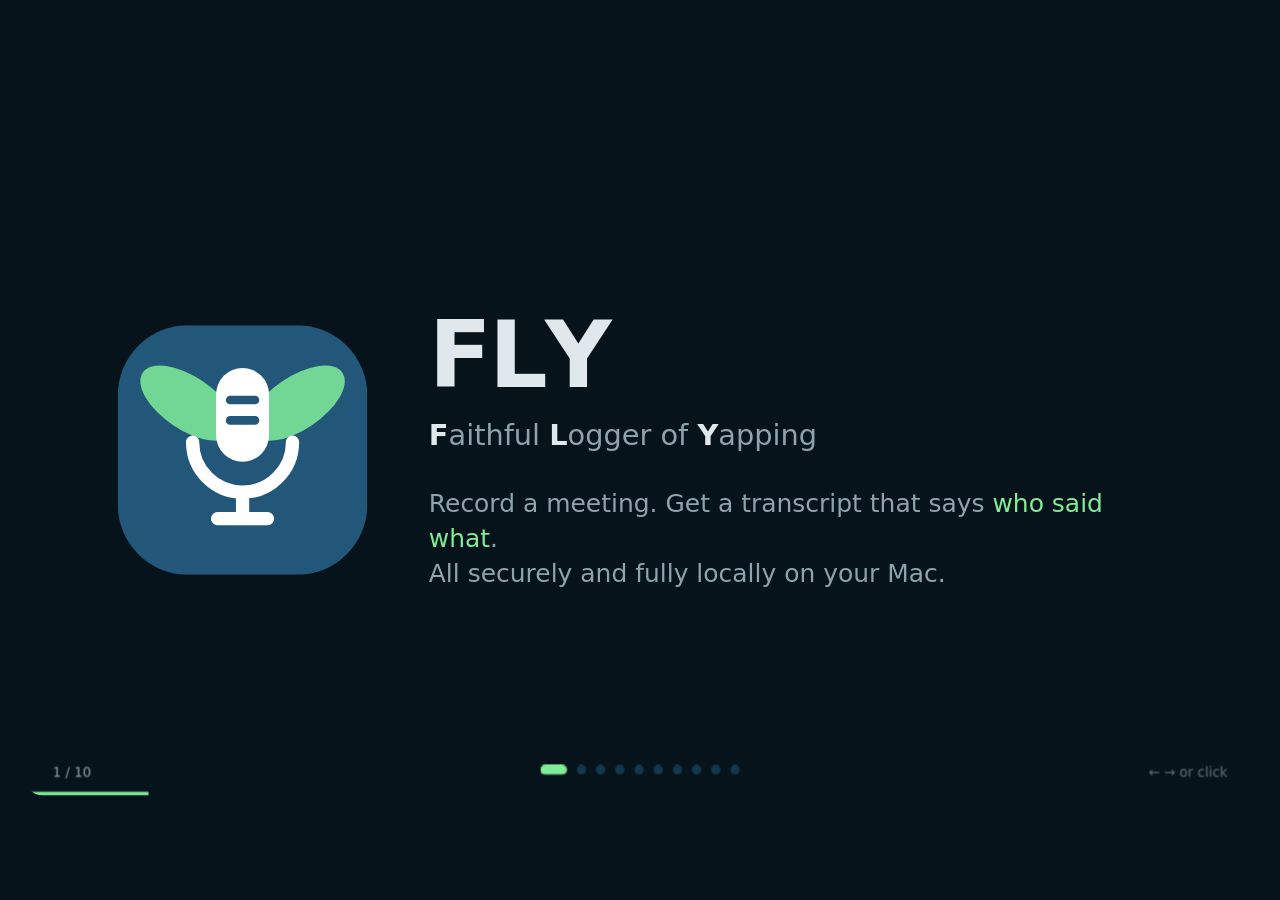
==== docs/how-it-works.html @ 7f9395ea "Say "Run this in your terminal" before the install command In the README's Install section and on th" ====
<!doctype html>
<html lang="en">
<head>
<meta charset="utf-8">
<meta name="viewport" content="width=device-width, initial-scale=1">
<title>FLY — how it works</title>
<style>
  :root {
    --bg: #07131b; --bg-2: #0b1c28; --line: #15384e;
    --blue: #4a7d9e; --blue-hi: #a8c5d8;
    --teal: #38a3a5; --teal-hi: #6fd3d5;
    --green: #57cc99; --green-hi: #80ed99;
    --amber: #f4bf5a; --coral: #ff8a8a;
    --text: #e1e8eb; --text-2: #8fa3ad;
  }
  * { box-sizing: border-box; margin: 0; }
  html, body { height: 100%; background: var(--bg); color: var(--text); overflow: hidden;
    font-family: -apple-system, BlinkMacSystemFont, "Segoe UI", system-ui, sans-serif; }
  body { display: grid; place-items: center; }

  /* 16:9 stage, scaled to fit the window */
  #stage { position: absolute; left: 50%; top: 50%; width: 1280px; height: 720px;
    background: var(--bg);
    border-radius: 18px; overflow: hidden; transform-origin: center; transform: translate(-50%, -50%); }

  .slide { position: absolute; inset: 0; padding: 72px 96px; display: flex; flex-direction: column;
    justify-content: center; opacity: 0; pointer-events: none; transform: translateX(40px);
    transition: opacity .5s ease, transform .5s ease; }
  .slide.active { opacity: 1; pointer-events: auto; transform: none; }
  .slide.past { transform: translateX(-40px); }

  h1 { font-size: 96px; letter-spacing: -.03em; line-height: 1; }
  h2 { font-size: 54px; letter-spacing: -.02em; line-height: 1.1; margin-bottom: 18px; }
  .kicker { font-size: 18px; font-weight: 700; letter-spacing: .14em; text-transform: uppercase;
    color: var(--teal-hi); margin-bottom: 14px; }
  .sub { font-size: 26px; color: var(--text-2); line-height: 1.4; max-width: 820px; }
  .hl { color: var(--green-hi); }
  code { font: .9em ui-monospace, SFMono-Regular, Menlo, monospace; color: var(--blue-hi); }

  /* entrance animation: any .a inside the active slide, staggered by --d */
  .a { opacity: 0; }
  .active .a { animation: rise .7s cubic-bezier(.2,.8,.2,1) var(--d, 0s) both; }
  @keyframes rise { from { opacity: 0; transform: translateY(24px) scale(.97); filter: blur(6px); }
                    to { opacity: 1; transform: none; filter: none; } }
  .active .pop { animation-name: pop; }
  @keyframes pop { 0% { opacity: 0; transform: scale(.4); } 70% { transform: scale(1.08); } 100% { opacity: 1; transform: none; } }

  /* ---------- 1: title ---------- */
  .title-wrap { display: flex; align-items: center; gap: 64px; }
  .logo { width: 260px; height: 260px; flex: none; }
  .wing { transform-box: fill-box; transform-origin: bottom center; }
  .active .wing-l { animation: flapL .18s ease-in-out 12 alternate; }
  .active .wing-r { animation: flapR .18s ease-in-out 12 alternate; }
  @keyframes flapL { from { transform: rotate(0deg); } to { transform: rotate(-22deg); } }
  @keyframes flapR { from { transform: rotate(0deg); } to { transform: rotate(22deg); } }
  .active .logo-body { animation: hover 2.2s ease-in-out 1; }
  @keyframes hover { 50% { transform: translateY(-10px); } }
  .fly-letters span { display: inline-block; }
  .tagline { font-size: 30px; color: var(--text-2); margin-top: 18px; }
  .tagline b { color: var(--text); font-weight: 600; }

  /* ---------- 1b: what it records ---------- */
  .hear { display: grid; grid-template-columns: 1fr 120px 340px; align-items: center; margin-top: 52px; }
  .srcs { display: grid; gap: 46px; }
  .src { display: flex; align-items: center; gap: 22px; height: 104px; box-sizing: border-box;
    padding: 0 28px; border-radius: 28px; background: var(--bg-2); border: 2px solid var(--line); }
  .src.you { border-color: var(--amber); }
  .src.sys { border-color: var(--blue); }
  .src .ic { font-size: 52px; }
  .src b { display: block; font-size: 26px; }
  .src span { font-size: 18px; color: var(--text-2); }
  .merge { width: 120px; height: 254px; overflow: visible; }
  .merge path { fill: none; stroke-width: 4; stroke-linecap: round; stroke-dasharray: 220; stroke-dashoffset: 220; }
  .merge .m1 { stroke: var(--amber); }
  .merge .m2 { stroke: var(--blue-hi); }
  .active .merge path { animation: draw .9s 1.2s ease-out forwards; }
  @keyframes draw { to { stroke-dashoffset: 0; } }
  .result { text-align: center; padding: 28px 24px; border-radius: 28px; background: var(--bg-2);
    border: 2px solid var(--green-hi); }
  .result .bars { height: 90px; justify-content: center; margin-bottom: 16px; }
  .result b { display: block; font-size: 26px; }
  .result span { font-size: 18px; color: var(--text-2); }
  .hear-note { margin-top: 44px; }
  .hear-small { margin-top: 10px; font-size: 18px; color: var(--text-2); }

  /* ---------- 2: local ---------- */
  .local { display: grid; grid-template-columns: 1fr 1fr; align-items: center; gap: 40px; }
  .mac { position: relative; width: 480px; height: 320px; margin: 0 auto; }
  .screen { position: absolute; inset: 0 30px 40px; border: 3px solid var(--blue); border-radius: 16px;
    background: var(--bg-2); display: grid; place-items: center; overflow: hidden; }
  .base { position: absolute; left: 0; right: 0; bottom: 18px; height: 22px; border-radius: 0 0 22px 22px;
    background: var(--line); border: 3px solid var(--blue); border-top: 0; }
  .bars { display: flex; gap: 6px; align-items: center; height: 120px; }
  .bars i { width: 8px; height: 100%; border-radius: 4px; background: var(--green-hi);
    transform: scaleY(.15); }
  .active .bars i { animation: wave var(--t, .8s) ease-in-out var(--w, 0s) infinite alternate; }
  @keyframes wave { to { transform: scaleY(var(--h, 1)); } }
  .shield { position: absolute; right: -18px; top: -18px; width: 86px; height: 86px; border-radius: 50%;
    background: var(--green); display: grid; place-items: center; font-size: 42px;
  }
  .active .shield { animation: pop .6s 1s both; }
  .cloud { position: absolute; left: -40px; top: -40px; font-size: 64px; opacity: 0; }
  .active .cloud { animation: bounceOff 1.6s 1.4s both; }
  @keyframes bounceOff { 0% { opacity: 0; transform: translate(-40px,-30px); }
    40% { opacity: 1; transform: translate(40px, 30px); } 55% { transform: translate(30px, 20px) rotate(-8deg); }
    100% { opacity: .35; transform: translate(-10px,-10px) rotate(-12deg); filter: grayscale(1); } }
  .cloud::after { content: ""; position: absolute; left: -6px; right: -6px; top: 50%; height: 6px;
    background: var(--coral); border-radius: 3px; transform: rotate(-30deg) scaleX(0); }
  .active .cloud::after { animation: strike .3s 2.2s forwards; }
  @keyframes strike { to { transform: rotate(-30deg) scaleX(1); } }

  /* ---------- 3: pipeline ---------- */
  .pipe { position: relative; display: flex; justify-content: space-between; margin-top: 64px; }
  .track { position: absolute; left: 70px; right: 70px; top: 66px; height: 4px; background: var(--line); border-radius: 2px; }
  .track .fill { position: absolute; inset: 0; background: var(--green-hi);
    transform-origin: left; transform: scaleX(0); border-radius: 2px; }
  .active .track .fill { animation: grow 1.8s .4s cubic-bezier(.6,0,.2,1) forwards; }
  @keyframes grow { to { transform: scaleX(1); } }
  .pulse { position: absolute; top: -8px; width: 20px; height: 20px; border-radius: 50%; background: var(--green-hi);
    opacity: 0; }
  .active .pulse { animation: travel 2.6s 2.4s linear infinite; }
  @keyframes travel { 0% { left: 0; opacity: 0; } 10% { opacity: 1; } 90% { opacity: 1; } 100% { left: calc(100% - 20px); opacity: 0; } }
  .node { position: relative; width: 170px; text-align: center; }
  .node .ic { width: 136px; height: 136px; border-radius: 34px; display: grid; place-items: center; font-size: 60px;
    background: var(--bg-2); border: 2px solid var(--line); margin: 0 auto 18px; }
  .node.m .ic { border-color: var(--teal); }
  .node.u .ic { border-color: var(--amber); }
  .node b { display: block; font-size: 24px; }
  .node span { font-size: 17px; color: var(--text-2); }
  .legend { display: flex; gap: 32px; justify-content: center; margin-top: 56px; font-size: 18px; color: var(--text-2); }
  .legend i { display: inline-block; width: 14px; height: 14px; border-radius: 4px; margin-right: 8px; vertical-align: -1px; }


  /* ---------- 4: menubar ---------- */
  .desk { position: relative; width: 560px; height: 500px; margin: 0 auto; border-radius: 20px;
    background: var(--bg-2); border: 1px solid var(--line); overflow: hidden; }
  /* Flat shapes standing in for windows behind the panel, so the blur reads as glass. */
  .desk .win { position: absolute; border-radius: 14px; }
  .mbar { position: absolute; left: 0; right: 0; top: 0; height: 30px; display: flex; align-items: center;
    justify-content: flex-end; gap: 16px; padding: 0 16px; background: #10283a; font-size: 13px; color: var(--text); }
  .mbar .dotty { width: 16px; height: 10px; border-radius: 3px; border: 1.5px solid var(--text-2); }
  .mb-icon { position: relative; display: flex; align-items: center; gap: 4px; height: 22px; padding: 0 6px;
    border-radius: 6px; font-variant-numeric: tabular-nums; }
  .mb-icon svg { width: 16px; height: 18px; }
  .mb-state { position: absolute; left: 0; top: 0; bottom: 0; display: flex; align-items: center; gap: 4px; padding: 0 6px; white-space: nowrap; }
  .mb-icon .sizer { visibility: hidden; }
  .mb-rec { color: var(--coral); }
  .mb-rec svg path, .mb-rec svg rect { fill: var(--coral); stroke: var(--coral); }
  .active .mb-icon { animation: tap .3s .2s; }
  @keyframes tap { 50% { background: rgba(255,255,255,.14); } }

  .fp { position: absolute; left: 120px; top: 44px; width: 360px; height: 408px; border-radius: 18px;
    background: rgba(16, 40, 58, .62); border: 1px solid rgba(255,255,255,.12);
    backdrop-filter: blur(22px) saturate(140%); -webkit-backdrop-filter: blur(22px) saturate(140%);
    transform-origin: 282px 0; opacity: 0; }
  .active .fp { animation: drop .45s .45s cubic-bezier(.2,.8,.2,1) both; }
  @keyframes drop { from { opacity: 0; transform: scale(.9) translateY(-8px); } to { opacity: 1; transform: none; } }
  .fp-view { position: absolute; inset: 0; padding: 14px; display: flex; flex-direction: column; gap: 12px; }
  .fp-head { display: flex; align-items: center; gap: 8px; height: 26px; font-weight: 750; letter-spacing: .08em; font-size: 14px; }
  .fp-head svg { width: 22px; height: 22px; }
  .fp-head small { font-size: 11px; font-weight: 400; letter-spacing: 0; color: var(--text-2); }
  .fp-rec { position: relative; height: 42px; }
  .fp-rec > div { position: absolute; inset: 0; display: flex; align-items: center; gap: 10px; padding: 0 14px;
    border-radius: 12px; font-size: 14px; font-weight: 600; }
  .fp-rec i { width: 10px; height: 10px; border-radius: 50%; flex: none; }
  .fp-rec span { flex: 1; }
  .fp-rec em { font-style: normal; font-weight: 500; font-variant-numeric: tabular-nums; }
  .rec-live { background: #b0303a; color: #fff; }
  .rec-live i { border-radius: 2px; background: #fff; }
  .rec-busy { background: rgba(255,255,255,.06); border: 1px solid rgba(255,255,255,.12); color: var(--teal-hi); }
  .rec-busy i { background: var(--teal-hi); animation: blink 1s infinite; }
  .rec-busy em { font-size: 12px; color: var(--text-2); }
  .rec-idle { background: rgba(255,255,255,.06); border: 1px solid rgba(255,255,255,.12); }
  .rec-idle i { background: var(--coral); }
  .fp-label { display: flex; justify-content: space-between; font-size: 11px; font-weight: 700; letter-spacing: .08em;
    text-transform: uppercase; color: var(--text-2); margin-top: 2px; }
  .fp-label b { position: relative; font-weight: 600; letter-spacing: 0; text-transform: none; color: var(--amber); font-size: 12px; }
  .fp-rows { display: grid; gap: 2px; margin: 0 -4px; }
  .fp-row { position: relative; display: grid; grid-template-columns: 1fr auto; align-items: center; gap: 8px;
    height: 46px; padding: 0 8px; border-radius: 8px; }
  .fp-row b { display: block; font-size: 13px; font-weight: 600; }
  .fp-row span { font-size: 12px; color: var(--text-2); }
  .fp-pill { position: relative; width: 84px; height: 20px; }
  .fp-pill > i { position: absolute; right: 0; top: 0; display: inline-flex; align-items: center; gap: 5px; height: 20px;
    padding: 0 8px; border-radius: 99px; font: 500 11.5px/1 -apple-system, system-ui, sans-serif; font-style: normal; white-space: nowrap; }
  .fp-pill > i::before { content: ""; width: 6px; height: 6px; border-radius: 50%; background: currentColor; }
  .p-busy { color: var(--teal-hi); background: rgba(111,211,213,.14); }
  .p-warn { color: var(--amber); background: rgba(244,191,90,.15); }
  .p-ok { color: var(--green-hi); background: rgba(128,237,153,.13); }
  .fp-foot { margin: auto -14px 0; padding: 10px 14px 0; border-top: 1px solid rgba(255,255,255,.1);
    display: flex; justify-content: space-between; align-items: center; font-size: 13px; color: var(--text-2); }

  .fp-form .back { font-size: 13px; color: var(--text-2); height: 22px; }
  .fp-form h4 { font-size: 15px; }
  .fp-field { display: grid; gap: 4px; font-size: 12px; font-weight: 600; }
  .fp-input { height: 30px; border-radius: 8px; padding: 0 9px; display: flex; align-items: center;
    background: rgba(255,255,255,.07); border: 1px solid rgba(255,255,255,.12); font-size: 13px; font-weight: 400; color: var(--text); }
  .fp-input .ph { color: var(--text-2); }
  .fp-who { display: grid; grid-template-columns: 24px 1fr; gap: 8px; align-items: start; }
  .fp-who .av { width: 24px; height: 24px; border-radius: 50%; display: grid; place-items: center; margin-top: 3px;
    font-size: 11px; font-weight: 700; color: var(--c); background: rgba(255,255,255,.08); }
  .fp-who q { display: block; font-size: 11.5px; font-style: italic; font-weight: 400; color: var(--text-2); margin-top: 3px; }
  .fp-who q::before, .fp-who q::after { content: ""; }
  .typed-name { position: relative; }
  .typed-name .ph, .typed-name .nm { position: absolute; left: 0; top: 50%; transform: translateY(-50%); white-space: nowrap; }
  .typed-name .nm { overflow: hidden; width: 0; }
  .active .typed-name .nm { animation: type .45s steps(5) var(--d) forwards; }
  .active .typed-name .ph { animation: fadeOut .01s var(--d) forwards; }
  @keyframes type { to { width: var(--w); } }
  .fp-btn { margin-left: auto; height: 28px; padding: 0 12px; border-radius: 8px; display: grid; place-items: center;
    background: var(--teal); color: #07131b; font-size: 13px; font-weight: 600; }
  .active .fp-btn { animation: press .25s 6.85s; }
  @keyframes press { 50% { transform: scale(.94); } }

  .fp-toast { position: absolute; left: 50%; bottom: 14px; transform: translateX(-50%); padding: 6px 14px; border-radius: 99px;
    background: var(--text); color: #07131b; font-size: 12.5px; font-weight: 600; opacity: 0; white-space: nowrap; }
  .active .fp-toast { animation: on .3s 7.1s both, off .4s 8.8s forwards; }

  /* Timed swaps: .show-at fades in at --in, .hide-at fades out at --out. */
  .t { opacity: 0; }
  .active .t { animation: on .3s var(--in, 0s) both, off .3s var(--out, 999s) forwards; }
  .t0 { opacity: 1; }
  .active .t0 { animation: off .3s var(--out, 999s) forwards; }
  @keyframes on { from { opacity: 0; } to { opacity: 1; } }
  @keyframes off { from { opacity: 1; } to { opacity: 0; visibility: hidden; } }

  .cursor { position: absolute; left: 0; top: 0; width: 22px; height: 22px; opacity: 0; pointer-events: none; }
  .active .cursor { animation: cursor 7.2s .2s both; }
  @keyframes cursor {
    0%   { opacity: 0; transform: translate(470px, 330px); }
    50%  { opacity: 0; transform: translate(470px, 330px); }
    55%  { opacity: 1; transform: translate(470px, 330px); }
    61%  { opacity: 1; transform: translate(328px, 201px); }
    63%  { transform: translate(328px, 201px) scale(.85); }
    65%  { transform: translate(328px, 201px); }
    84%  { transform: translate(328px, 201px); }
    91%  { transform: translate(411px, 422px); }
    93%  { transform: translate(411px, 422px) scale(.85); }
    95%  { opacity: 1; transform: translate(411px, 422px); }
    100% { opacity: 0; transform: translate(411px, 422px); }
  }

  /* ---------- 5: transcribe ---------- */
  .split { display: grid; grid-template-columns: 1fr 1.1fr; gap: 56px; align-items: center; }
  .model-chip { display: inline-flex; align-items: center; gap: 12px; padding: 10px 20px; border-radius: 99px;
    background: rgba(56,163,165,.15); border: 1px solid var(--teal); font-size: 22px; margin-top: 18px; }
  .model-chip i { width: 10px; height: 10px; border-radius: 50%; background: var(--teal-hi); animation: blink 1s infinite; }
  @keyframes blink { 50% { opacity: .2; } }
  .panel { background: var(--bg-2); border: 1px solid var(--line); border-radius: 20px; padding: 32px; }
  .panel .bars { height: 90px; justify-content: center; margin-bottom: 28px; }
  .typed { font-size: 30px; line-height: 1.5; min-height: 140px; }
  .typed span { opacity: 0; }
  .active .typed span { animation: word .35s ease-out var(--d) forwards; }
  @keyframes word { from { opacity: 0; filter: blur(8px); } to { opacity: 1; filter: none; } }
  .caret { display: inline-block; width: 3px; height: 1em; background: var(--green-hi); vertical-align: -4px; animation: blink .8s infinite; }

  /* ---------- 6: diarize ---------- */
  .chat { display: flex; flex-direction: column; gap: 14px; }
  .line { display: grid; grid-template-columns: 170px 1fr; align-items: center; gap: 18px; }
  .who { position: relative; height: 44px; }
  .who span { position: absolute; inset: 0; display: grid; place-items: center; border-radius: 12px;
    font-weight: 700; font-size: 18px; color: #07131b; background: var(--c); }
  .who .anon { font-family: ui-monospace, Menlo, monospace; font-size: 15px; }
  .who .name { opacity: 0; }
  .active .who .anon { animation: rise .5s var(--d) both, fadeOut .4s calc(var(--d) + 2.4s) forwards; }
  .active .who .name { animation: flipIn .5s calc(var(--d) + 2.5s) forwards; }
  @keyframes fadeOut { to { opacity: 0; transform: rotateX(90deg); } }
  @keyframes flipIn { from { opacity: 0; transform: rotateX(-90deg); } to { opacity: 1; transform: none; } }
  .bubble { font-size: 24px; padding: 12px 20px; border-radius: 14px; background: var(--bg-2);
    border-left: 5px solid var(--line); }
  .active .bubble { animation: rise .5s var(--d) both, tint .6s calc(var(--d) + .5s) forwards; }
  @keyframes tint { to { border-left-color: var(--c); } }

  /* ---------- 7: no summaries ---------- */
  .versus { display: flex; align-items: center; justify-content: center; gap: 48px; margin-top: 48px; }
  .box { width: 340px; padding: 32px; border-radius: 24px; text-align: center; background: var(--bg-2); border: 2px solid var(--line); }
  .box .em { font-size: 64px; margin-bottom: 12px; }
  .box b { font-size: 26px; display: block; margin-bottom: 8px; }
  .box span { color: var(--text-2); font-size: 19px; }
  .box.bad { position: relative; }
  .active .box.bad { animation: rise .6s .3s both, shake .5s 1.3s, dim .4s 1.8s forwards; }
  @keyframes shake { 20%,60% { transform: translateX(-10px) rotate(-1deg); } 40%,80% { transform: translateX(10px) rotate(1deg); } }
  @keyframes dim { to { opacity: .45; border-color: var(--coral); } }
  .box.bad .x { position: absolute; inset: 0; display: grid; place-items: center; font-size: 200px; color: var(--coral);
    opacity: 0; font-weight: 200; }
  .active .box.bad .x { animation: pop .4s 1.8s forwards; }
  .box.good { border-color: var(--green); }
  .box .arm { display: inline-block; font-size: 48px; margin: 0 6px; vertical-align: middle; opacity: 0; color: inherit; }
  .active .arm.l { animation: flexL .9s 2.9s both; }
  .active .arm.r { animation: flexR .9s 2.9s both; }
  @keyframes flexL { 0% { opacity: 0; transform: scale(.3); } 50% { opacity: 1; transform: scale(1.15) rotate(-12deg); } 75% { transform: rotate(6deg); } 100% { opacity: 1; transform: none; } }
  @keyframes flexR { 0% { opacity: 0; transform: scaleX(-1) scale(.3); } 50% { opacity: 1; transform: scaleX(-1) scale(1.15) rotate(-12deg); } 75% { transform: scaleX(-1) rotate(6deg); } 100% { opacity: 1; transform: scaleX(-1); } }
  .big-arrow { font-size: 60px; color: var(--green-hi); }
  .active .big-arrow { animation: rise .5s 2.2s both, nudge 1s 2.8s infinite; }
  @keyframes nudge { 50% { transform: translateX(12px); } }

  /* ---------- 8: agent skill ---------- */
  .feats { display: flex; flex-direction: column; gap: 14px; margin-top: 26px; }
  .feat { display: flex; align-items: center; gap: 16px; font-size: 21px; }
  .feat .em { font-size: 30px; width: 40px; text-align: center; flex: none; }
  .flow { display: flex; flex-direction: column; align-items: stretch; gap: 14px; }
  .doc { background: var(--bg-2); border: 1px solid var(--line); border-radius: 20px; padding: 22px 26px; }
  .doc-head { font: 15px ui-monospace, SFMono-Regular, Menlo, monospace; color: var(--text-2); margin-bottom: 14px; }
  .doc-head b { color: var(--amber); font-weight: 600; }
  .doc.raw { opacity: .75; }
  .doc.raw p { font-size: 18px; color: var(--text-2); margin-bottom: 6px; }
  .doc.raw p b { color: var(--text); font-weight: 600; }
  .flow-arrow { text-align: center; font-size: 34px; color: var(--green-hi); line-height: 1; }
  .doc.note { border-color: var(--green); }
  .doc.note .doc-head b { color: var(--green-hi); }
  .doc.note h4 { font-size: 24px; margin-bottom: 12px; }
  .doc.note .sec { font-size: 14px; font-weight: 700; letter-spacing: .12em; text-transform: uppercase; color: var(--teal-hi); margin: 12px 0 6px; }
  .doc.note p { font-size: 19px; margin-bottom: 4px; }

  /* ---------- 9: install ---------- */
  .cmd { margin-top: 30px; padding: 22px 26px; border-radius: 18px; background: var(--bg-2); border: 1px solid var(--green);
    font: 16.5px/1.6 ui-monospace, SFMono-Regular, Menlo, monospace; color: var(--text); white-space: pre; }
  .cmd .pr { color: var(--green-hi); user-select: none; }
  .cmd-label { font-size: 22px; color: var(--text-2); margin: 28px 0 12px; }
  .cmd-label + .cmd { margin-top: 0; }
  .cmd-note { margin-top: 14px; font-size: 19px; color: var(--text-2); }
  .reqs { display: grid; grid-template-columns: repeat(2, 1fr); gap: 14px 40px; margin-top: 36px; }
  .req { display: flex; align-items: center; gap: 16px; font-size: 21px; }
  .req .em { font-size: 30px; width: 40px; text-align: center; flex: none; }
  .req span { color: var(--text-2); }

  /* ---------- chrome ---------- */
  #progress { position: absolute; left: 0; bottom: 0; height: 4px; background: var(--green-hi);
    transition: width .5s ease; }
  #dots { position: absolute; bottom: 22px; left: 50%; transform: translateX(-50%); display: flex; gap: 10px; }
  #dots button { width: 10px; height: 10px; border-radius: 5px; border: 0; background: var(--line); cursor: pointer;
    transition: width .3s, background .3s; padding: 0; }
  #dots button.on { width: 28px; background: var(--green-hi); }
  #hint { position: absolute; right: 28px; bottom: 16px; font-size: 14px; color: var(--text-2); opacity: .7; }
  #count { position: absolute; left: 28px; bottom: 16px; font-size: 14px; color: var(--text-2); font-variant-numeric: tabular-nums; }
</style>
</head>
<body>
<div id="stage">

  <!-- 1 -->
  <section class="slide">
    <div class="title-wrap">
      <svg class="logo a pop" viewBox="0 0 32 32" aria-hidden="true">
        <rect width="32" height="32" rx="9" fill="#22577a"/>
        <g class="logo-body">
          <g class="wing wing-l"><ellipse cx="9" cy="10" rx="3.4" ry="7" transform="rotate(-56 9 10)" fill="#80ed99" fill-opacity=".85"/></g>
          <g class="wing wing-r"><ellipse cx="23" cy="10" rx="3.4" ry="7" transform="rotate(56 23 10)" fill="#80ed99" fill-opacity=".85"/></g>
          <rect x="12.6" y="5.5" width="6.8" height="12" rx="3.4" fill="#fff"/>
          <path d="M14.4 9.6h3.2M14.4 12.2h3.2" stroke="#22577a" stroke-width="1.1" stroke-linecap="round"/>
          <path d="M9.6 15a6.4 6.4 0 0 0 12.8 0M16 21.4v3.4M12.8 24.8h6.4" stroke="#fff" stroke-width="1.7" stroke-linecap="round" fill="none"/>
        </g>
      </svg>
      <div>
        <h1 class="fly-letters"><span class="a" style="--d:.3s">F</span><span class="a" style="--d:.42s">L</span><span class="a" style="--d:.54s">Y</span></h1>
        <p class="tagline a" style="--d:.8s"><b>F</b>aithful <b>L</b>ogger of <b>Y</b>apping</p>
        <p class="sub a" style="--d:1.1s; margin-top:36px">Record a meeting. Get a transcript that says <span class="hl">who said what</span>.<br>All securely and fully locally on your Mac.</p>
      </div>
    </div>
  </section>

  <!-- 1b: what it records -->
  <section class="slide">
    <div class="kicker a">What it records</div>
    <h2 class="a" style="--d:.1s">Your voice and everyone else on the call</h2>
    <div class="hear">
      <div class="srcs">
        <div class="src you a pop" style="--d:.4s"><div class="ic">🎙️</div><div><b>Your microphone</b><span>what you or anyone else in the same room says</span></div></div>
        <div class="src sys a pop" style="--d:.8s"><div class="ic">🔊</div><div><b>Computer audio</b><span>what you hear: the other people on the call</span></div></div>
      </div>
      <svg class="merge" viewBox="0 0 120 254" aria-hidden="true">
        <path class="m1" d="M0 52 C60 52 60 127 120 127"/>
        <path class="m2" d="M0 202 C60 202 60 127 120 127"/>
      </svg>
      <div class="result a pop" style="--d:1.4s"><div class="bars" data-bars="18"></div><b>One recording</b><span>both sides, kept on your Mac</span></div>
    </div>
    <p class="sub hear-note a" style="--d:1.9s">No bot joins the call, and nobody else needs to install anything.</p>
    <p class="hear-small a" style="--d:2.2s">Remember to tell people you are recording.</p>
  </section>

  <!-- 2 -->
  <section class="slide">
    <div class="local">
      <div>
        <div class="kicker a">Private by design</div>
        <h2 class="a" style="--d:.15s">Nothing leaves<br>your Mac.</h2>
        <p class="sub a" style="--d:.3s">Audio, AI models and transcripts all run locally. No cloud service ever hears your meeting.</p>
      </div>
      <div class="mac a" style="--d:.3s">
        <div class="screen"><div class="bars" data-bars="22"></div></div>
        <div class="base"></div>
        <div class="shield">🔒</div>
        <div class="cloud">☁️</div>
      </div>
    </div>
  </section>

  <!-- 3 -->
  <section class="slide">
    <div class="kicker a">The workflow</div>
    <h2 class="a" style="--d:.1s">From voice to a transcript with labelled speakers</h2>
    <div class="pipe">
      <div class="track"><div class="fill"></div><div class="pulse"></div></div>
      <div class="node u a pop" style="--d:.4s"><div class="ic">🎙️</div><b>Record</b><span>click, talk, stop</span></div>
      <div class="node m a pop" style="--d:.8s"><div class="ic">📝</div><b>Transcribe</b><span>speech → text</span></div>
      <div class="node m a pop" style="--d:1.2s"><div class="ic">👥</div><b>Diarize</b><span>who spoke when</span></div>
      <div class="node u a pop" style="--d:1.6s"><div class="ic">🏷️</div><b>Name</b><span>you label speakers</span></div>
      <div class="node a pop" style="--d:2s"><div class="ic">🤝</div><b>Handover</b><span>to your agent</span></div>
    </div>
    <div class="legend a" style="--d:2.4s">
      <span><i style="background:var(--amber)"></i>you</span>
      <span><i style="background:var(--teal)"></i>local AI model</span>
      <span><i style="background:var(--line)"></i>app</span>
    </div>
  </section>

  <!-- 4 -->
  <section class="slide">
    <div class="split" style="grid-template-columns: .85fr 1.15fr">
      <div>
        <div class="kicker a">Lives in your menubar</div>
        <h2 class="a" style="--d:.1s">One click away</h2>
        <p class="sub a" style="--d:.25s">Click the icon to record, follow progress and save each transcript. You name the speakers and pick the project right there.</p>
      </div>
      <div class="desk a" style="--d:.1s">
        <div class="win" style="left:40px; top:120px; width:230px; height:300px; background:var(--blue)"></div>
        <div class="win" style="left:300px; top:70px; width:220px; height:150px; background:var(--green)"></div>
        <div class="win" style="left:330px; top:260px; width:190px; height:200px; background:var(--amber)"></div>
        <div class="mbar">
          <span class="mb-icon">
            <span class="sizer"><svg viewBox="2 2 28 25.5" aria-hidden="true"><g fill="currentColor"><ellipse cx="9.3" cy="10.5" rx="3.2" ry="6.6" transform="rotate(-56 9.3 10.5)" opacity=".5"/><ellipse cx="22.7" cy="10.5" rx="3.2" ry="6.6" transform="rotate(56 22.7 10.5)" opacity=".5"/><rect x="12.4" y="5" width="7.2" height="12.6" rx="3.6"/></g><path d="M9.4 15a6.6 6.6 0 0 0 13.2 0M16 21.6V25M12.6 25h6.8" stroke="currentColor" stroke-width="1.9" stroke-linecap="round" fill="none"/></svg><span>12:04</span></span>
            <span class="mb-state mb-rec t0" style="--out:1.9s"><svg viewBox="2 2 28 25.5" aria-hidden="true"><g fill="currentColor"><ellipse cx="9.3" cy="10.5" rx="3.2" ry="6.6" transform="rotate(-56 9.3 10.5)" opacity=".5"/><ellipse cx="22.7" cy="10.5" rx="3.2" ry="6.6" transform="rotate(56 22.7 10.5)" opacity=".5"/><rect x="12.4" y="5" width="7.2" height="12.6" rx="3.6"/></g><path d="M9.4 15a6.6 6.6 0 0 0 13.2 0M16 21.6V25M12.6 25h6.8" stroke="currentColor" stroke-width="1.9" stroke-linecap="round" fill="none"/></svg><span>12:04</span></span>
            <span class="mb-state t" style="--in:1.9s; --out:3.3s"><svg viewBox="0 0 16 18" aria-hidden="true"><path d="M2 8v2M5 5v8M8 2v14M11 5v8M14 7v4" stroke="currentColor" stroke-width="1.8" stroke-linecap="round" fill="none"/></svg></span>
            <span class="mb-state t" style="--in:3.3s; --out:7s"><svg viewBox="2 2 28 25.5" aria-hidden="true"><g fill="currentColor"><ellipse cx="9.3" cy="10.5" rx="3.2" ry="6.6" transform="rotate(-56 9.3 10.5)" opacity=".5"/><ellipse cx="22.7" cy="10.5" rx="3.2" ry="6.6" transform="rotate(56 22.7 10.5)" opacity=".5"/><rect x="12.4" y="5" width="7.2" height="12.6" rx="3.6"/></g><path d="M9.4 15a6.6 6.6 0 0 0 13.2 0M16 21.6V25M12.6 25h6.8" stroke="currentColor" stroke-width="1.9" stroke-linecap="round" fill="none"/></svg><span>1</span></span>
            <span class="mb-state t" style="--in:7s"><svg viewBox="2 2 28 25.5" aria-hidden="true"><g fill="currentColor"><ellipse cx="9.3" cy="10.5" rx="3.2" ry="6.6" transform="rotate(-56 9.3 10.5)" opacity=".5"/><ellipse cx="22.7" cy="10.5" rx="3.2" ry="6.6" transform="rotate(56 22.7 10.5)" opacity=".5"/><rect x="12.4" y="5" width="7.2" height="12.6" rx="3.6"/></g><path d="M9.4 15a6.6 6.6 0 0 0 13.2 0M16 21.6V25M12.6 25h6.8" stroke="currentColor" stroke-width="1.9" stroke-linecap="round" fill="none"/></svg></span>
          </span>
          <span class="dotty"></span>
          <span>Tue 10:42</span>
        </div>

        <div class="fp">
          <div class="fp-view t0" style="--out:4.7s">
            <div class="fp-head"><svg viewBox="0 0 32 32" aria-hidden="true"><rect width="32" height="32" rx="9" fill="#38a3a5"/><ellipse cx="9" cy="10" rx="3.4" ry="7" transform="rotate(-56 9 10)" fill="#c7f9cc" fill-opacity=".85"/><ellipse cx="23" cy="10" rx="3.4" ry="7" transform="rotate(56 23 10)" fill="#c7f9cc" fill-opacity=".85"/><rect x="12.6" y="5.5" width="6.8" height="12" rx="3.4" fill="#07131b"/><path d="M9.6 15a6.4 6.4 0 0 0 12.8 0M16 21.4v3.4M12.8 24.8h6.4" stroke="#07131b" stroke-width="1.7" stroke-linecap="round" fill="none"/></svg>FLY <small>Faithful Logger of Yapping</small></div>
            <div class="fp-rec">
              <div class="rec-live t0" style="--out:1.9s"><i></i><span>Stop recording</span><em>12:04</em></div>
              <div class="rec-busy t" style="--in:1.9s; --out:3.3s"><i></i><span>Transcribing…</span><em>12:04 captured</em></div>
              <div class="rec-idle t" style="--in:3.3s"><i></i><span>Start recording</span></div>
            </div>
            <div class="fp-label">Recent <b class="t" style="--in:3.3s">1 to save</b></div>
            <div class="fp-rows">
              <div class="fp-row"><div><b>Untitled recording</b><span>29.09. 10:30 · 12 min</span></div>
                <div class="fp-pill"><i class="p-busy t0" style="--out:3.3s">Processing</i><i class="p-warn t" style="--in:3.3s">Save</i></div></div>
              <div class="fp-row"><div><b>Design review</b><span>28.09. 09:30 · 30 min → Globex</span></div>
                <div class="fp-pill"><i class="p-ok">Saved</i></div></div>
              <div class="fp-row"><div><b>Weekly sync</b><span>27.09. 14:20 · 57 min → Acme</span></div>
                <div class="fp-pill"><i class="p-ok">Saved</i></div></div>
            </div>
            <div class="fp-foot">Open FLY</div>
          </div>

          <div class="fp-view fp-form t" style="--in:4.7s; --out:7s">
            <div class="back">‹ Recent</div>
            <h4>Save recording</h4>
            <div class="fp-field">Title<div class="fp-input">Release sync</div></div>
            <div class="fp-field">Who is who
              <div class="fp-who" style="--c:var(--teal-hi)"><span class="av">1</span><div>
                <div class="fp-input typed-name"><span class="ph">Speaker 1</span><span class="nm" style="--d:5.2s; --w:3.2ch">Aino</span></div>
                <q>“Is the release still on for Friday?”</q></div></div>
              <div class="fp-who" style="--c:var(--amber)"><span class="av">2</span><div>
                <div class="fp-input typed-name"><span class="ph">Speaker 2</span><span class="nm" style="--d:5.8s; --w:4.6ch">Mikko</span></div>
                <q>“Yes, if the tests pass.”</q></div></div>
            </div>
            <div class="fp-field">Destination<div class="fp-input">Acme</div></div>
            <div class="fp-foot"><span>Don't save</span><span class="fp-btn">Save to Acme</span></div>
          </div>

          <div class="fp-view t" style="--in:7s">
            <div class="fp-head"><svg viewBox="0 0 32 32" aria-hidden="true"><rect width="32" height="32" rx="9" fill="#38a3a5"/><ellipse cx="9" cy="10" rx="3.4" ry="7" transform="rotate(-56 9 10)" fill="#c7f9cc" fill-opacity=".85"/><ellipse cx="23" cy="10" rx="3.4" ry="7" transform="rotate(56 23 10)" fill="#c7f9cc" fill-opacity=".85"/><rect x="12.6" y="5.5" width="6.8" height="12" rx="3.4" fill="#07131b"/><path d="M9.6 15a6.4 6.4 0 0 0 12.8 0M16 21.4v3.4M12.8 24.8h6.4" stroke="#07131b" stroke-width="1.7" stroke-linecap="round" fill="none"/></svg>FLY <small>Faithful Logger of Yapping</small></div>
            <div class="fp-rec"><div class="rec-idle"><i></i><span>Start recording</span></div></div>
            <div class="fp-label">Recent</div>
            <div class="fp-rows">
              <div class="fp-row"><div><b>Release sync</b><span>29.09. 10:30 · 12 min → Acme</span></div>
                <div class="fp-pill"><i class="p-ok">Saved</i></div></div>
              <div class="fp-row"><div><b>Design review</b><span>28.09. 09:30 · 30 min → Globex</span></div>
                <div class="fp-pill"><i class="p-ok">Saved</i></div></div>
              <div class="fp-row"><div><b>Weekly sync</b><span>27.09. 14:20 · 57 min → Acme</span></div>
                <div class="fp-pill"><i class="p-ok">Saved</i></div></div>
            </div>
            <div class="fp-foot">Open FLY</div>
          </div>
          <div class="fp-toast">Saved to Acme</div>
        </div>

        <svg class="cursor" viewBox="0 0 22 22" aria-hidden="true"><path d="M4 2l14 9.5-6.2 1.2 3.6 6.8-2.6 1.4-3.6-6.9L4 18.5z" fill="#fff" stroke="#07131b" stroke-width="1.3" stroke-linejoin="round"/></svg>
      </div>
    </div>
  </section>

  <!-- 5 -->
  <section class="slide">
    <div class="split">
      <div>
        <div class="kicker a">Step 1 · Transcribe</div>
        <h2 class="a" style="--d:.1s">Speech becomes text</h2>
        <p class="sub a" style="--d:.25s">Whisper's biggest model — the smallest one that gets Finnish right.</p>
        <div class="model-chip a" style="--d:.4s"><i></i>Whisper <code>large-v3</code></div>
      </div>
      <div class="panel a" style="--d:.3s">
        <div class="bars" data-bars="34"></div>
        <p class="typed" data-typed="Testitunnukset pitää saada valmiiksi ennen julkaisua." data-start="0.9"></p>
      </div>
    </div>
  </section>

  <!-- 6 -->
  <section class="slide">
    <div class="split" style="grid-template-columns: .9fr 1.3fr">
      <div>
        <div class="kicker a">Step 2 · Diarize</div>
        <h2 class="a" style="--d:.1s">Then: who said what?</h2>
        <p class="sub a" style="--d:.25s">A second model tells voices apart to map individual speakers. You name them.</p>
        <div class="model-chip a" style="--d:.4s"><i></i>pyannote <code>community-1</code></div>
      </div>
      <div class="chat">
        <div class="line" style="--c:var(--teal-hi); --d:.5s"><div class="who"><span class="anon">SPEAKER_00</span><span class="name">Aino</span></div><div class="bubble">Is the release still on for Friday?</div></div>
        <div class="line" style="--c:var(--amber); --d:.9s"><div class="who"><span class="anon">SPEAKER_01</span><span class="name">Mikko</span></div><div class="bubble">Yes, if the tests pass.</div></div>
        <div class="line" style="--c:var(--teal-hi); --d:1.3s"><div class="who"><span class="anon">SPEAKER_00</span><span class="name">Aino</span></div><div class="bubble">Good. Who writes the notes?</div></div>
        <div class="line" style="--c:var(--green-hi); --d:1.7s"><div class="who"><span class="anon">SPEAKER_02</span><span class="name">Sara</span></div><div class="bubble">I can take those.</div></div>
      </div>
    </div>
  </section>

  <!-- 7 -->
  <section class="slide" style="text-align:center; align-items:center">
    <div class="kicker a">Step 3 · Handover to your agent</div>
    <h2 class="a" style="--d:.1s">Leaves summary and analysis to your agent</h2>
    <p class="sub a" style="--d:.2s">AI summary is not part of the package. That part is best done by your more powerful, IT approved agent inside your project context, tailored to your knowledge extraction needs.</p>
    <div class="versus">
      <div class="box bad"><div class="em">🤥</div><b>Local summary</b><span>invented decisions,<br>mixed up languages</span><div class="x">×</div></div>
      <div class="big-arrow">→</div>
      <div class="box good a" style="--d:2.4s"><div class="em"><span class="arm l">💪</span>🤖<span class="arm r">💪</span></div><b>Project agent</b><span>writes the notes<br>with real context</span></div>
    </div>
  </section>

  <!-- 8 -->
  <section class="slide">
    <div class="split" style="grid-template-columns: 1fr 1.05fr">
      <div>
        <div class="kicker a">Included · Agent skill</div>
        <h2 class="a" style="--d:.1s">Your agent knows what to do with it</h2>
        <p class="sub a" style="--d:.25s">A skill that turns each raw transcript into a note, using what your project already knows.</p>
        <div class="feats">
          <div class="feat a" style="--d:.5s"><span class="em">🎯</span>Checks who said what before naming anyone</div>
          <div class="feat a" style="--d:.65s"><span class="em">📝</span>Writes the note in the meeting's language</div>
          <div class="feat a" style="--d:.8s"><span class="em">📖</span>Fixes misheard terms from your dictionary</div>
          <div class="feat a" style="--d:.95s"><span class="em">💡</span>Suggests insights and decision-log entries</div>
        </div>
      </div>
      <div class="flow">
        <div class="doc raw a" style="--d:.4s">
          <div class="doc-head">📄 _inbox/release-sync.md · <b>status: raw</b></div>
          <p><b>Aino:</b> Mikko, will the tests be done by Friday?</p>
          <p><b>Mikko:</b> Yes, as long as CI stays green.</p>
          <p><b>Sara:</b> I'll write the release notes.</p>
        </div>
        <div class="flow-arrow a" style="--d:1.1s">↓</div>
        <div class="doc note a" style="--d:1.5s">
          <div class="doc-head">📄 meetings/release-sync.md · <b>note</b></div>
          <h4>Release sync</h4>
          <div class="sec a" style="--d:1.9s">Decisions</div>
          <p class="a" style="--d:2.05s">Release on Friday if CI stays green</p>
          <div class="sec a" style="--d:2.3s">Tasks</div>
          <p class="a" style="--d:2.45s">☐ Mikko: keep CI green</p>
          <p class="a" style="--d:2.6s">☐ Sara: write the release notes</p>
        </div>
      </div>
    </div>
  </section>

  <!-- 9 -->
  <section class="slide">
    <div class="kicker a">Get started</div>
    <h2 class="a" style="--d:.1s">Install in one line</h2>
    <p class="cmd-label a" style="--d:.2s">Run this in your terminal</p>
    <div class="cmd a" style="--d:.3s"><span class="pr">$ </span>curl -LsSf https://raw.githubusercontent.com/tuomasharkonen-ux/FLY-transcriber/main/install.sh \
    | sh</div>
    <p class="cmd-note a" style="--d:.5s">Installs the app and the speech models, and adds FLY to Applications and a login item. No accounts or tokens.</p>
    <div class="reqs">
      <div class="req a" style="--d:.8s"><span class="em">🍎</span><div>Apple Silicon Mac <span>· macOS 14.2+</span></div></div>
      <div class="req a" style="--d:.95s"><span class="em">🍺</span><div>Homebrew <span>· for ffmpeg</span></div></div>
      <div class="req a" style="--d:1.1s"><span class="em">💾</span><div>About 5 GB <span>· for the speech models</span></div></div>
      <div class="req a" style="--d:1.25s"><span class="em">🤖</span><div>An AI agent <span>· such as Claude Code, optional</span></div></div>
    </div>
  </section>

  <div id="progress"></div>
  <div id="count"></div>
  <div id="dots"></div>
  <div id="hint">← → or click</div>
</div>

<script>
  // Waveform bars with randomised heights and speeds.
  document.querySelectorAll('[data-bars]').forEach(el => {
    for (let i = 0; i < +el.dataset.bars; i++) {
      const b = document.createElement('i');
      b.style.setProperty('--h', (0.3 + Math.random() * 0.7).toFixed(2));
      b.style.setProperty('--t', (0.35 + Math.random() * 0.6).toFixed(2) + 's');
      b.style.setProperty('--w', (-Math.random()).toFixed(2) + 's');
      el.appendChild(b);
    }
  });

  // Word-by-word "typing".
  document.querySelectorAll('[data-typed]').forEach(el => {
    const start = +el.dataset.start;
    el.dataset.typed.split(' ').forEach((w, i) => {
      const s = document.createElement('span');
      s.textContent = w + ' ';
      s.style.setProperty('--d', (start + i * 0.22).toFixed(2) + 's');
      el.appendChild(s);
    });
    el.insertAdjacentHTML('beforeend', '<i class="caret"></i>');
  });

  const slides = [...document.querySelectorAll('.slide')];
  const dots = document.getElementById('dots');
  slides.forEach((_, i) => {
    const b = document.createElement('button');
    b.setAttribute('aria-label', 'Slide ' + (i + 1));
    b.onclick = e => { e.stopPropagation(); go(i); };
    dots.appendChild(b);
  });

  let cur = -1;
  function go(n) {
    n = Math.max(0, Math.min(slides.length - 1, n));
    if (n === cur) return;
    slides.forEach((s, i) => {
      s.classList.remove('active');
      s.classList.toggle('past', i < n);
    });
    void slides[n].offsetWidth;          // restart the entrance animations
    slides[n].classList.add('active');
    [...dots.children].forEach((d, i) => d.classList.toggle('on', i === n));
    document.getElementById('progress').style.width = ((n + 1) / slides.length * 100) + '%';
    document.getElementById('count').textContent = (n + 1) + ' / ' + slides.length;
    history.replaceState(null, '', '#' + (n + 1));
    cur = n;
  }

  addEventListener('keydown', e => {
    if (['ArrowRight', 'ArrowDown', ' ', 'PageDown', 'Enter'].includes(e.key)) { e.preventDefault(); go(cur + 1); }
    if (['ArrowLeft', 'ArrowUp', 'PageUp', 'Backspace'].includes(e.key)) { e.preventDefault(); go(cur - 1); }
    if (e.key === 'Home') go(0);
    if (e.key === 'End') go(slides.length - 1);
  });
  document.getElementById('stage').addEventListener('click', e => {
    const r = e.currentTarget.getBoundingClientRect();
    go(e.clientX - r.left < r.width / 3 ? cur - 1 : cur + 1);
  });

  const stage = document.getElementById('stage');
  function fit() { stage.style.transform = `translate(-50%, -50%) scale(${Math.min(innerWidth / 1280, innerHeight / 720) * 0.96})`; }
  addEventListener('resize', fit); fit();

  go((parseInt(location.hash.slice(1)) || 1) - 1);
</script>
</body>
</html>
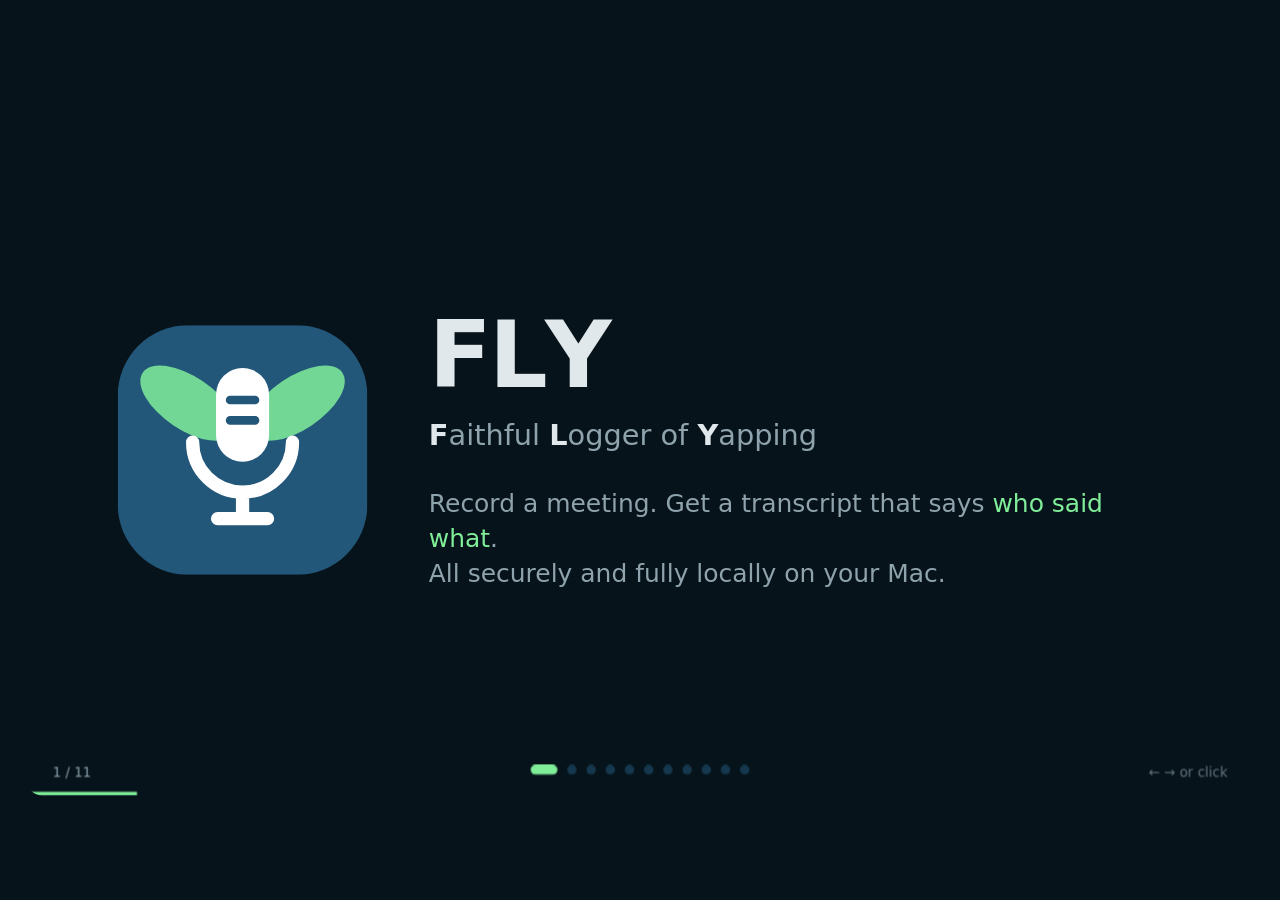
==== commit 716611f4: "Deck and README: describe the new install flow Deck: the install slide says why there is a 3 GB down" ====
--- a/docs/how-it-works.html
+++ b/docs/how-it-works.html
@@ -324,6 +324,32 @@
   .req .em { font-size: 30px; width: 40px; text-align: center; flex: none; }
   .req span { color: var(--text-2); }
 
+  /* ---------- 10: the install itself ---------- */
+  .inst { display: grid; grid-template-columns: 1fr 320px; gap: 40px; margin-top: 26px; align-items: start; }
+  .term { background: var(--bg-2); border: 1px solid var(--line); border-radius: 18px; padding: 22px 28px;
+    font: 17px/1.45 ui-monospace, SFMono-Regular, Menlo, monospace; }
+  .term .q { color: var(--text-2); margin-bottom: 14px; }
+  .term .q b { color: var(--text); font-weight: 600; }
+  .srow { display: grid; grid-template-columns: 54px 1fr 26px; align-items: baseline; margin-top: 10px; }
+  .srow .n { color: var(--text-2); }
+  .srow .ok { color: var(--green-hi); text-align: right; }
+  .srow small { grid-column: 2; display: block; font-size: 13.5px; color: var(--text-2); opacity: .75; }
+  .dl { grid-column: 2; height: 6px; margin-top: 6px; border-radius: 3px; background: var(--line); overflow: hidden; }
+  .dl i { display: block; height: 100%; width: 0; background: var(--teal); }
+  .active .dl i { animation: fill 2s 2.5s ease-in-out forwards; }
+  @keyframes fill { to { width: 100%; } }
+  .term .done { margin-top: 16px; color: var(--green-hi); font-weight: 700; }
+  .term .done span { color: var(--text-2); font-weight: 400; }
+  .choices { display: grid; gap: 16px; }
+  .choices h3 { font-size: 19px; color: var(--text-2); font-weight: 600; }
+  .choice { padding: 18px 22px; border-radius: 18px; background: var(--bg-2); border: 2px solid var(--line); }
+  .choice.rec { border-color: var(--green); }
+  .choice b { display: block; font-size: 22px; margin-bottom: 4px; }
+  .choice b em { font-style: normal; font-size: 14px; font-weight: 700; letter-spacing: .1em;
+    text-transform: uppercase; color: var(--green-hi); margin-left: 8px; }
+  .choice span { font-size: 17px; color: var(--text-2); line-height: 1.4; }
+  .inst-note { margin-top: 22px; font-size: 19px; color: var(--text-2); }
+
   /* ---------- chrome ---------- */
   #progress { position: absolute; left: 0; bottom: 0; height: 4px; background: var(--green-hi);
     transition: width .5s ease; }
@@ -584,13 +610,35 @@
     <p class="cmd-label a" style="--d:.2s">Run this in your terminal</p>
     <div class="cmd a" style="--d:.3s"><span class="pr">$ </span>curl -LsSf https://raw.githubusercontent.com/tuomasharkonen-ux/FLY-transcriber/main/install.sh \
     | sh</div>
-    <p class="cmd-note a" style="--d:.5s">Installs the app and the speech models, and adds FLY to Applications and a login item. No accounts or tokens.</p>
+    <p class="cmd-note a" style="--d:.5s">FLY transcribes with local AI models, so your audio never leaves your Mac and it works offline. That's why the install includes a one-time download of about 3 GB. No accounts or tokens.</p>
     <div class="reqs">
       <div class="req a" style="--d:.8s"><span class="em">🍎</span><div>Apple Silicon Mac <span>· macOS 14.2+</span></div></div>
-      <div class="req a" style="--d:.95s"><span class="em">🍺</span><div>Homebrew <span>· for ffmpeg</span></div></div>
-      <div class="req a" style="--d:1.1s"><span class="em">💾</span><div>About 5 GB <span>· for the speech models</span></div></div>
-      <div class="req a" style="--d:1.25s"><span class="em">🤖</span><div>An AI agent <span>· such as Claude Code, optional</span></div></div>
-    </div>
+      <div class="req a" style="--d:.95s"><span class="em">💾</span><div>About 5 GB <span>· for the speech models</span></div></div>
+      <div class="req a" style="--d:1.1s"><span class="em">🤖</span><div>An AI agent <span>· such as Claude Code, optional</span></div></div>
+    </div>
+  </section>
+
+  <!-- 10 -->
+  <section class="slide">
+    <div class="kicker a">Get started</div>
+    <h2 class="a" style="--d:.1s">What the install looks like</h2>
+    <div class="inst">
+      <div class="term a" style="--d:.3s">
+        <div class="q">When should FLY download its speech models? <b>1</b> now · 2 later</div>
+        <div class="srow a" style="--d:.9s"><span class="n">[1/5]</span><span>The tools FLY runs on<small>uv, ownscribe (WhisperX + pyannote)</small></span><span class="ok a pop" style="--d:1.3s">✓</span></div>
+        <div class="srow a" style="--d:1.4s"><span class="n">[2/5]</span><span>The FLY app<small>fly-transcriber, with its own ffmpeg</small></span><span class="ok a pop" style="--d:1.8s">✓</span></div>
+        <div class="srow a" style="--d:1.9s"><span class="n">[3/5]</span><span>Speaker model, 30 MB<small>pyannote community-1, checksum-verified</small></span><span class="ok a pop" style="--d:2.3s">✓</span></div>
+        <div class="srow a" style="--d:2.4s"><span class="n">[4/5]</span><span>Speech models, about 3 GB<small>Whisper large-v3 + word alignment</small></span><span class="ok a pop" style="--d:4.6s">✓</span><div class="dl"><i></i></div></div>
+        <div class="srow a" style="--d:4.8s"><span class="n">[5/5]</span><span>Applications and login item<small>FLY.app for Spotlight, starts with your Mac</small></span><span class="ok a pop" style="--d:5.2s">✓</span></div>
+        <div class="done a" style="--d:5.6s">FLY is installed. <span>Its window opens by itself.</span></div>
+      </div>
+      <div class="choices">
+        <h3 class="a" style="--d:.5s">The one question it asks</h3>
+        <div class="choice rec a" style="--d:.7s"><b>1 · Now<em>Recommended</em></b><span>Ready to record as soon as the install finishes.</span></div>
+        <div class="choice a" style="--d:.9s"><b>2 · Later</b><span>The models download during your first recording, so that transcript takes longer and needs internet.</span></div>
+      </div>
+    </div>
+    <p class="inst-note a" style="--d:6s">About 5 to 20 minutes, mostly the download. If anything stops it, it says so; running the command again picks up where it left off.</p>
   </section>
 
   <div id="progress"></div>
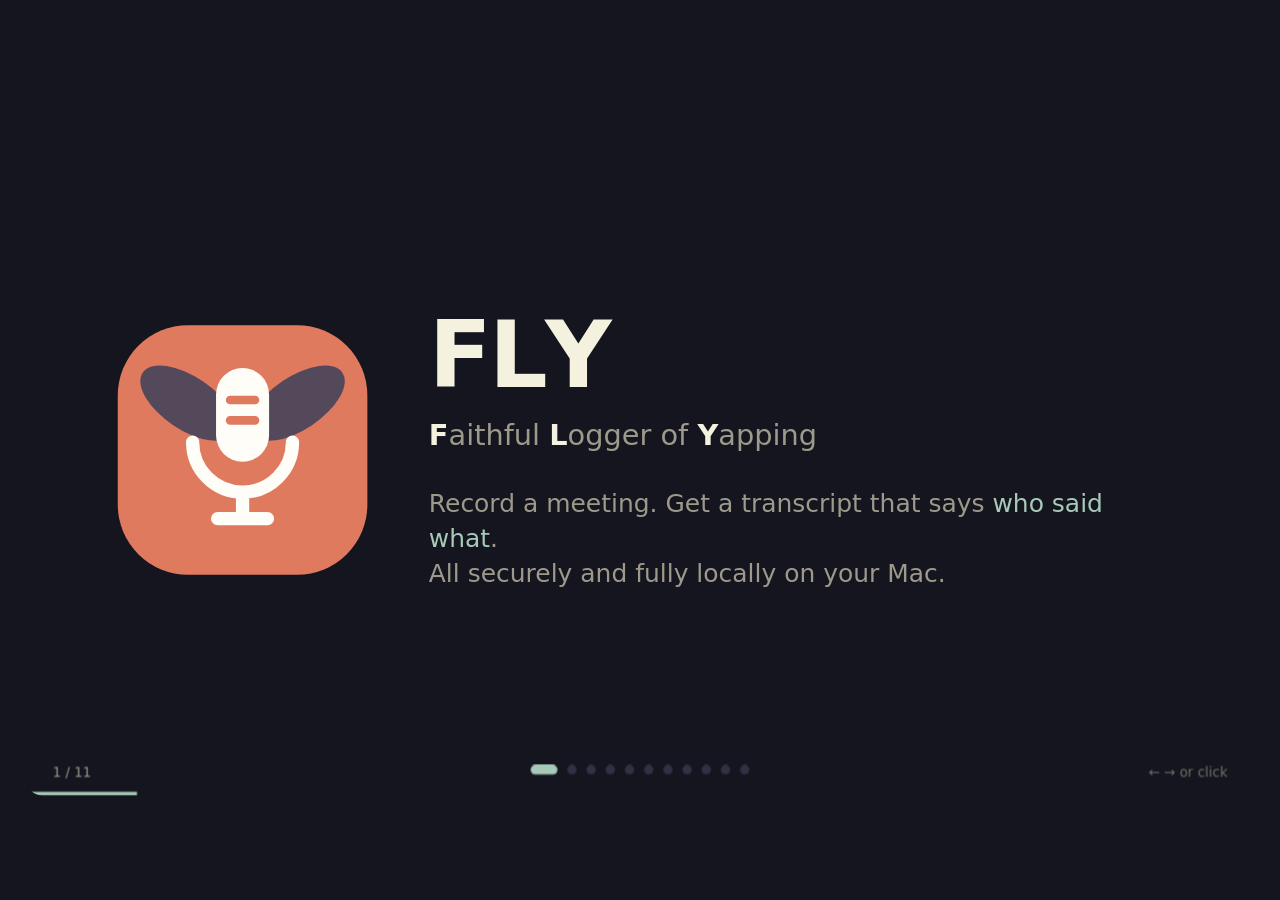
==== commit d8255654: "New colour palette: twilight indigo, eggshell, burnt peach, muted teal, apricot Rebuild the colour t" ====
--- a/docs/how-it-works.html
+++ b/docs/how-it-works.html
@@ -6,12 +6,12 @@
 <title>FLY — how it works</title>
 <style>
   :root {
-    --bg: #07131b; --bg-2: #0b1c28; --line: #15384e;
-    --blue: #4a7d9e; --blue-hi: #a8c5d8;
-    --teal: #38a3a5; --teal-hi: #6fd3d5;
-    --green: #57cc99; --green-hi: #80ed99;
-    --amber: #f4bf5a; --coral: #ff8a8a;
-    --text: #e1e8eb; --text-2: #8fa3ad;
+    --bg: #14151e; --bg-2: #1c1d2a; --line: #2f3145;
+    --indigo: #8e90ab; --indigo-hi: #b4b6cc;
+    --peach: #e07a5f; --peach-hi: #ec9a84;
+    --teal: #81b29a; --teal-hi: #a7cab8;
+    --apricot: #f2cc8f;
+    --text: #f4f1de; --text-2: #9d9a8c;
   }
   * { box-sizing: border-box; margin: 0; }
   html, body { height: 100%; background: var(--bg); color: var(--text); overflow: hidden;
@@ -32,10 +32,10 @@
   h1 { font-size: 96px; letter-spacing: -.03em; line-height: 1; }
   h2 { font-size: 54px; letter-spacing: -.02em; line-height: 1.1; margin-bottom: 18px; }
   .kicker { font-size: 18px; font-weight: 700; letter-spacing: .14em; text-transform: uppercase;
-    color: var(--teal-hi); margin-bottom: 14px; }
+    color: var(--peach-hi); margin-bottom: 14px; }
   .sub { font-size: 26px; color: var(--text-2); line-height: 1.4; max-width: 820px; }
-  .hl { color: var(--green-hi); }
-  code { font: .9em ui-monospace, SFMono-Regular, Menlo, monospace; color: var(--blue-hi); }
+  .hl { color: var(--teal-hi); }
+  code { font: .9em ui-monospace, SFMono-Regular, Menlo, monospace; color: var(--indigo-hi); }
 
   /* entrance animation: any .a inside the active slide, staggered by --d */
   .a { opacity: 0; }
@@ -47,36 +47,48 @@
 
   /* ---------- 1: title ---------- */
   .title-wrap { display: flex; align-items: center; gap: 64px; }
-  .logo { width: 260px; height: 260px; flex: none; }
+  /* The tile and stand pop in and stay put; the fly (wings + mic head) flies in
+     from above, outside the tile, and lands on the stand. Units inside the SVG
+     are viewBox units: 1 = 1/32 of the logo. */
+  .logo { width: 260px; height: 260px; flex: none; overflow: visible; }
+  .fly { transform-box: fill-box; transform-origin: 50% 60%; }
+  .active .fly { animation: flyIn 2s cubic-bezier(.45,0,.55,1) .5s both; }
+  @keyframes flyIn {
+    0%   { opacity: 0; transform: translate(-22px, -36px) rotate(-30deg); }
+    10%  { opacity: 1; }
+    40%  { transform: translate(18px, -16px) rotate(20deg); }
+    65%  { transform: translate(6px, -22px) rotate(-10deg); }
+    85%  { transform: translate(-1px, -4px) rotate(-4deg); }
+    93%  { transform: translate(0, .6px); }
+    100% { opacity: 1; transform: none; }
+  }
   .wing { transform-box: fill-box; transform-origin: bottom center; }
-  .active .wing-l { animation: flapL .18s ease-in-out 12 alternate; }
-  .active .wing-r { animation: flapR .18s ease-in-out 12 alternate; }
+  .active .wing-l { animation: flapL .1s ease-in-out .5s 20 alternate; }
+  .active .wing-r { animation: flapR .1s ease-in-out .5s 20 alternate; }
   @keyframes flapL { from { transform: rotate(0deg); } to { transform: rotate(-22deg); } }
   @keyframes flapR { from { transform: rotate(0deg); } to { transform: rotate(22deg); } }
-  .active .logo-body { animation: hover 2.2s ease-in-out 1; }
-  @keyframes hover { 50% { transform: translateY(-10px); } }
   .fly-letters span { display: inline-block; }
   .tagline { font-size: 30px; color: var(--text-2); margin-top: 18px; }
   .tagline b { color: var(--text); font-weight: 600; }
 
-  /* ---------- 1b: what it records ---------- */
+  /* ---------- 2b: what it records ---------- */
   .hear { display: grid; grid-template-columns: 1fr 120px 340px; align-items: center; margin-top: 52px; }
   .srcs { display: grid; gap: 46px; }
   .src { display: flex; align-items: center; gap: 22px; height: 104px; box-sizing: border-box;
     padding: 0 28px; border-radius: 28px; background: var(--bg-2); border: 2px solid var(--line); }
-  .src.you { border-color: var(--amber); }
-  .src.sys { border-color: var(--blue); }
+  .src.you { border-color: var(--apricot); }
+  .src.sys { border-color: var(--indigo); }
   .src .ic { font-size: 52px; }
   .src b { display: block; font-size: 26px; }
   .src span { font-size: 18px; color: var(--text-2); }
   .merge { width: 120px; height: 254px; overflow: visible; }
   .merge path { fill: none; stroke-width: 4; stroke-linecap: round; stroke-dasharray: 220; stroke-dashoffset: 220; }
-  .merge .m1 { stroke: var(--amber); }
-  .merge .m2 { stroke: var(--blue-hi); }
+  .merge .m1 { stroke: var(--apricot); }
+  .merge .m2 { stroke: var(--indigo-hi); }
   .active .merge path { animation: draw .9s 1.2s ease-out forwards; }
   @keyframes draw { to { stroke-dashoffset: 0; } }
   .result { text-align: center; padding: 28px 24px; border-radius: 28px; background: var(--bg-2);
-    border: 2px solid var(--green-hi); }
+    border: 2px solid var(--teal-hi); }
   .result .bars { height: 90px; justify-content: center; margin-bottom: 16px; }
   .result b { display: block; font-size: 26px; }
   .result span { font-size: 18px; color: var(--text-2); }
@@ -86,17 +98,17 @@
   /* ---------- 2: local ---------- */
   .local { display: grid; grid-template-columns: 1fr 1fr; align-items: center; gap: 40px; }
   .mac { position: relative; width: 480px; height: 320px; margin: 0 auto; }
-  .screen { position: absolute; inset: 0 30px 40px; border: 3px solid var(--blue); border-radius: 16px;
+  .screen { position: absolute; inset: 0 30px 40px; border: 3px solid var(--indigo); border-radius: 16px;
     background: var(--bg-2); display: grid; place-items: center; overflow: hidden; }
   .base { position: absolute; left: 0; right: 0; bottom: 18px; height: 22px; border-radius: 0 0 22px 22px;
-    background: var(--line); border: 3px solid var(--blue); border-top: 0; }
+    background: var(--line); border: 3px solid var(--indigo); border-top: 0; }
   .bars { display: flex; gap: 6px; align-items: center; height: 120px; }
-  .bars i { width: 8px; height: 100%; border-radius: 4px; background: var(--green-hi);
+  .bars i { width: 8px; height: 100%; border-radius: 4px; background: var(--teal-hi);
     transform: scaleY(.15); }
   .active .bars i { animation: wave var(--t, .8s) ease-in-out var(--w, 0s) infinite alternate; }
   @keyframes wave { to { transform: scaleY(var(--h, 1)); } }
   .shield { position: absolute; right: -18px; top: -18px; width: 86px; height: 86px; border-radius: 50%;
-    background: var(--green); display: grid; place-items: center; font-size: 42px;
+    background: var(--teal); display: grid; place-items: center; font-size: 42px;
   }
   .active .shield { animation: pop .6s 1s both; }
   .cloud { position: absolute; left: -40px; top: -40px; font-size: 64px; opacity: 0; }
@@ -105,26 +117,26 @@
     40% { opacity: 1; transform: translate(40px, 30px); } 55% { transform: translate(30px, 20px) rotate(-8deg); }
     100% { opacity: .35; transform: translate(-10px,-10px) rotate(-12deg); filter: grayscale(1); } }
   .cloud::after { content: ""; position: absolute; left: -6px; right: -6px; top: 50%; height: 6px;
-    background: var(--coral); border-radius: 3px; transform: rotate(-30deg) scaleX(0); }
+    background: var(--peach); border-radius: 3px; transform: rotate(-30deg) scaleX(0); }
   .active .cloud::after { animation: strike .3s 2.2s forwards; }
   @keyframes strike { to { transform: rotate(-30deg) scaleX(1); } }
 
   /* ---------- 3: pipeline ---------- */
   .pipe { position: relative; display: flex; justify-content: space-between; margin-top: 64px; }
   .track { position: absolute; left: 70px; right: 70px; top: 66px; height: 4px; background: var(--line); border-radius: 2px; }
-  .track .fill { position: absolute; inset: 0; background: var(--green-hi);
+  .track .fill { position: absolute; inset: 0; background: var(--teal-hi);
     transform-origin: left; transform: scaleX(0); border-radius: 2px; }
   .active .track .fill { animation: grow 1.8s .4s cubic-bezier(.6,0,.2,1) forwards; }
   @keyframes grow { to { transform: scaleX(1); } }
-  .pulse { position: absolute; top: -8px; width: 20px; height: 20px; border-radius: 50%; background: var(--green-hi);
+  .pulse { position: absolute; top: -8px; width: 20px; height: 20px; border-radius: 50%; background: var(--teal-hi);
     opacity: 0; }
   .active .pulse { animation: travel 2.6s 2.4s linear infinite; }
   @keyframes travel { 0% { left: 0; opacity: 0; } 10% { opacity: 1; } 90% { opacity: 1; } 100% { left: calc(100% - 20px); opacity: 0; } }
   .node { position: relative; width: 170px; text-align: center; }
   .node .ic { width: 136px; height: 136px; border-radius: 34px; display: grid; place-items: center; font-size: 60px;
     background: var(--bg-2); border: 2px solid var(--line); margin: 0 auto 18px; }
-  .node.m .ic { border-color: var(--teal); }
-  .node.u .ic { border-color: var(--amber); }
+  .node.m .ic { border-color: var(--peach); }
+  .node.u .ic { border-color: var(--apricot); }
   .node b { display: block; font-size: 24px; }
   .node span { font-size: 17px; color: var(--text-2); }
   .legend { display: flex; gap: 32px; justify-content: center; margin-top: 56px; font-size: 18px; color: var(--text-2); }
@@ -137,20 +149,20 @@
   /* Flat shapes standing in for windows behind the panel, so the blur reads as glass. */
   .desk .win { position: absolute; border-radius: 14px; }
   .mbar { position: absolute; left: 0; right: 0; top: 0; height: 30px; display: flex; align-items: center;
-    justify-content: flex-end; gap: 16px; padding: 0 16px; background: #10283a; font-size: 13px; color: var(--text); }
+    justify-content: flex-end; gap: 16px; padding: 0 16px; background: #252738; font-size: 13px; color: var(--text); }
   .mbar .dotty { width: 16px; height: 10px; border-radius: 3px; border: 1.5px solid var(--text-2); }
   .mb-icon { position: relative; display: flex; align-items: center; gap: 4px; height: 22px; padding: 0 6px;
     border-radius: 6px; font-variant-numeric: tabular-nums; }
   .mb-icon svg { width: 16px; height: 18px; }
   .mb-state { position: absolute; left: 0; top: 0; bottom: 0; display: flex; align-items: center; gap: 4px; padding: 0 6px; white-space: nowrap; }
   .mb-icon .sizer { visibility: hidden; }
-  .mb-rec { color: var(--coral); }
-  .mb-rec svg path, .mb-rec svg rect { fill: var(--coral); stroke: var(--coral); }
+  .mb-rec { color: var(--peach); }
+  .mb-rec svg path, .mb-rec svg rect { fill: var(--peach); stroke: var(--peach); }
   .active .mb-icon { animation: tap .3s .2s; }
   @keyframes tap { 50% { background: rgba(255,255,255,.14); } }
 
   .fp { position: absolute; left: 120px; top: 44px; width: 360px; height: 408px; border-radius: 18px;
-    background: rgba(16, 40, 58, .62); border: 1px solid rgba(255,255,255,.12);
+    background: rgba(28, 29, 42, .62); border: 1px solid rgba(255,255,255,.12);
     backdrop-filter: blur(22px) saturate(140%); -webkit-backdrop-filter: blur(22px) saturate(140%);
     transform-origin: 282px 0; opacity: 0; }
   .active .fp { animation: drop .45s .45s cubic-bezier(.2,.8,.2,1) both; }
@@ -165,16 +177,16 @@
   .fp-rec i { width: 10px; height: 10px; border-radius: 50%; flex: none; }
   .fp-rec span { flex: 1; }
   .fp-rec em { font-style: normal; font-weight: 500; font-variant-numeric: tabular-nums; }
-  .rec-live { background: #b0303a; color: #fff; }
+  .rec-live { background: #a5452c; color: #fff; }
   .rec-live i { border-radius: 2px; background: #fff; }
-  .rec-busy { background: rgba(255,255,255,.06); border: 1px solid rgba(255,255,255,.12); color: var(--teal-hi); }
-  .rec-busy i { background: var(--teal-hi); animation: blink 1s infinite; }
+  .rec-busy { background: rgba(255,255,255,.06); border: 1px solid rgba(255,255,255,.12); color: var(--peach-hi); }
+  .rec-busy i { background: var(--peach-hi); animation: blink 1s infinite; }
   .rec-busy em { font-size: 12px; color: var(--text-2); }
   .rec-idle { background: rgba(255,255,255,.06); border: 1px solid rgba(255,255,255,.12); }
-  .rec-idle i { background: var(--coral); }
+  .rec-idle i { background: var(--peach); }
   .fp-label { display: flex; justify-content: space-between; font-size: 11px; font-weight: 700; letter-spacing: .08em;
     text-transform: uppercase; color: var(--text-2); margin-top: 2px; }
-  .fp-label b { position: relative; font-weight: 600; letter-spacing: 0; text-transform: none; color: var(--amber); font-size: 12px; }
+  .fp-label b { position: relative; font-weight: 600; letter-spacing: 0; text-transform: none; color: var(--apricot); font-size: 12px; }
   .fp-rows { display: grid; gap: 2px; margin: 0 -4px; }
   .fp-row { position: relative; display: grid; grid-template-columns: 1fr auto; align-items: center; gap: 8px;
     height: 46px; padding: 0 8px; border-radius: 8px; }
@@ -184,9 +196,9 @@
   .fp-pill > i { position: absolute; right: 0; top: 0; display: inline-flex; align-items: center; gap: 5px; height: 20px;
     padding: 0 8px; border-radius: 99px; font: 500 11.5px/1 -apple-system, system-ui, sans-serif; font-style: normal; white-space: nowrap; }
   .fp-pill > i::before { content: ""; width: 6px; height: 6px; border-radius: 50%; background: currentColor; }
-  .p-busy { color: var(--teal-hi); background: rgba(111,211,213,.14); }
-  .p-warn { color: var(--amber); background: rgba(244,191,90,.15); }
-  .p-ok { color: var(--green-hi); background: rgba(128,237,153,.13); }
+  .p-busy { color: var(--peach-hi); background: rgba(236,154,132,.14); }
+  .p-warn { color: var(--apricot); background: rgba(242,204,143,.15); }
+  .p-ok { color: var(--teal-hi); background: rgba(167,202,184,.13); }
   .fp-foot { margin: auto -14px 0; padding: 10px 14px 0; border-top: 1px solid rgba(255,255,255,.1);
     display: flex; justify-content: space-between; align-items: center; font-size: 13px; color: var(--text-2); }
 
@@ -208,12 +220,12 @@
   .active .typed-name .ph { animation: fadeOut .01s var(--d) forwards; }
   @keyframes type { to { width: var(--w); } }
   .fp-btn { margin-left: auto; height: 28px; padding: 0 12px; border-radius: 8px; display: grid; place-items: center;
-    background: var(--teal); color: #07131b; font-size: 13px; font-weight: 600; }
+    background: var(--peach); color: #14151e; font-size: 13px; font-weight: 600; }
   .active .fp-btn { animation: press .25s 6.85s; }
   @keyframes press { 50% { transform: scale(.94); } }
 
   .fp-toast { position: absolute; left: 50%; bottom: 14px; transform: translateX(-50%); padding: 6px 14px; border-radius: 99px;
-    background: var(--text); color: #07131b; font-size: 12.5px; font-weight: 600; opacity: 0; white-space: nowrap; }
+    background: var(--text); color: #14151e; font-size: 12.5px; font-weight: 600; opacity: 0; white-space: nowrap; }
   .active .fp-toast { animation: on .3s 7.1s both, off .4s 8.8s forwards; }
 
   /* Timed swaps: .show-at fades in at --in, .hide-at fades out at --out. */
@@ -243,8 +255,8 @@
   /* ---------- 5: transcribe ---------- */
   .split { display: grid; grid-template-columns: 1fr 1.1fr; gap: 56px; align-items: center; }
   .model-chip { display: inline-flex; align-items: center; gap: 12px; padding: 10px 20px; border-radius: 99px;
-    background: rgba(56,163,165,.15); border: 1px solid var(--teal); font-size: 22px; margin-top: 18px; }
-  .model-chip i { width: 10px; height: 10px; border-radius: 50%; background: var(--teal-hi); animation: blink 1s infinite; }
+    background: rgba(224,122,95,.15); border: 1px solid var(--peach); font-size: 22px; margin-top: 18px; }
+  .model-chip i { width: 10px; height: 10px; border-radius: 50%; background: var(--peach-hi); animation: blink 1s infinite; }
   @keyframes blink { 50% { opacity: .2; } }
   .panel { background: var(--bg-2); border: 1px solid var(--line); border-radius: 20px; padding: 32px; }
   .panel .bars { height: 90px; justify-content: center; margin-bottom: 28px; }
@@ -252,14 +264,14 @@
   .typed span { opacity: 0; }
   .active .typed span { animation: word .35s ease-out var(--d) forwards; }
   @keyframes word { from { opacity: 0; filter: blur(8px); } to { opacity: 1; filter: none; } }
-  .caret { display: inline-block; width: 3px; height: 1em; background: var(--green-hi); vertical-align: -4px; animation: blink .8s infinite; }
+  .caret { display: inline-block; width: 3px; height: 1em; background: var(--teal-hi); vertical-align: -4px; animation: blink .8s infinite; }
 
   /* ---------- 6: diarize ---------- */
   .chat { display: flex; flex-direction: column; gap: 14px; }
   .line { display: grid; grid-template-columns: 170px 1fr; align-items: center; gap: 18px; }
   .who { position: relative; height: 44px; }
   .who span { position: absolute; inset: 0; display: grid; place-items: center; border-radius: 12px;
-    font-weight: 700; font-size: 18px; color: #07131b; background: var(--c); }
+    font-weight: 700; font-size: 18px; color: #14151e; background: var(--c); }
   .who .anon { font-family: ui-monospace, Menlo, monospace; font-size: 15px; }
   .who .name { opacity: 0; }
   .active .who .anon { animation: rise .5s var(--d) both, fadeOut .4s calc(var(--d) + 2.4s) forwards; }
@@ -280,17 +292,17 @@
   .box.bad { position: relative; }
   .active .box.bad { animation: rise .6s .3s both, shake .5s 1.3s, dim .4s 1.8s forwards; }
   @keyframes shake { 20%,60% { transform: translateX(-10px) rotate(-1deg); } 40%,80% { transform: translateX(10px) rotate(1deg); } }
-  @keyframes dim { to { opacity: .45; border-color: var(--coral); } }
-  .box.bad .x { position: absolute; inset: 0; display: grid; place-items: center; font-size: 200px; color: var(--coral);
+  @keyframes dim { to { opacity: .45; border-color: var(--peach); } }
+  .box.bad .x { position: absolute; inset: 0; display: grid; place-items: center; font-size: 200px; color: var(--peach);
     opacity: 0; font-weight: 200; }
   .active .box.bad .x { animation: pop .4s 1.8s forwards; }
-  .box.good { border-color: var(--green); }
+  .box.good { border-color: var(--teal); }
   .box .arm { display: inline-block; font-size: 48px; margin: 0 6px; vertical-align: middle; opacity: 0; color: inherit; }
   .active .arm.l { animation: flexL .9s 2.9s both; }
   .active .arm.r { animation: flexR .9s 2.9s both; }
   @keyframes flexL { 0% { opacity: 0; transform: scale(.3); } 50% { opacity: 1; transform: scale(1.15) rotate(-12deg); } 75% { transform: rotate(6deg); } 100% { opacity: 1; transform: none; } }
   @keyframes flexR { 0% { opacity: 0; transform: scaleX(-1) scale(.3); } 50% { opacity: 1; transform: scaleX(-1) scale(1.15) rotate(-12deg); } 75% { transform: scaleX(-1) rotate(6deg); } 100% { opacity: 1; transform: scaleX(-1); } }
-  .big-arrow { font-size: 60px; color: var(--green-hi); }
+  .big-arrow { font-size: 60px; color: var(--teal-hi); }
   .active .big-arrow { animation: rise .5s 2.2s both, nudge 1s 2.8s infinite; }
   @keyframes nudge { 50% { transform: translateX(12px); } }
 
@@ -301,21 +313,21 @@
   .flow { display: flex; flex-direction: column; align-items: stretch; gap: 14px; }
   .doc { background: var(--bg-2); border: 1px solid var(--line); border-radius: 20px; padding: 22px 26px; }
   .doc-head { font: 15px ui-monospace, SFMono-Regular, Menlo, monospace; color: var(--text-2); margin-bottom: 14px; }
-  .doc-head b { color: var(--amber); font-weight: 600; }
+  .doc-head b { color: var(--apricot); font-weight: 600; }
   .doc.raw { opacity: .75; }
   .doc.raw p { font-size: 18px; color: var(--text-2); margin-bottom: 6px; }
   .doc.raw p b { color: var(--text); font-weight: 600; }
-  .flow-arrow { text-align: center; font-size: 34px; color: var(--green-hi); line-height: 1; }
-  .doc.note { border-color: var(--green); }
-  .doc.note .doc-head b { color: var(--green-hi); }
+  .flow-arrow { text-align: center; font-size: 34px; color: var(--teal-hi); line-height: 1; }
+  .doc.note { border-color: var(--teal); }
+  .doc.note .doc-head b { color: var(--teal-hi); }
   .doc.note h4 { font-size: 24px; margin-bottom: 12px; }
-  .doc.note .sec { font-size: 14px; font-weight: 700; letter-spacing: .12em; text-transform: uppercase; color: var(--teal-hi); margin: 12px 0 6px; }
+  .doc.note .sec { font-size: 14px; font-weight: 700; letter-spacing: .12em; text-transform: uppercase; color: var(--peach-hi); margin: 12px 0 6px; }
   .doc.note p { font-size: 19px; margin-bottom: 4px; }
 
   /* ---------- 9: install ---------- */
-  .cmd { margin-top: 30px; padding: 22px 26px; border-radius: 18px; background: var(--bg-2); border: 1px solid var(--green);
+  .cmd { margin-top: 30px; padding: 22px 26px; border-radius: 18px; background: var(--bg-2); border: 1px solid var(--teal);
     font: 16.5px/1.6 ui-monospace, SFMono-Regular, Menlo, monospace; color: var(--text); white-space: pre; }
-  .cmd .pr { color: var(--green-hi); user-select: none; }
+  .cmd .pr { color: var(--teal-hi); user-select: none; }
   .cmd-label { font-size: 22px; color: var(--text-2); margin: 28px 0 12px; }
   .cmd-label + .cmd { margin-top: 0; }
   .cmd-note { margin-top: 14px; font-size: 19px; color: var(--text-2); }
@@ -325,38 +337,28 @@
   .req span { color: var(--text-2); }
 
   /* ---------- 10: the install itself ---------- */
-  .inst { display: grid; grid-template-columns: 1fr 320px; gap: 40px; margin-top: 26px; align-items: start; }
+  .inst { margin-top: 26px; }
   .term { background: var(--bg-2); border: 1px solid var(--line); border-radius: 18px; padding: 22px 28px;
     font: 17px/1.45 ui-monospace, SFMono-Regular, Menlo, monospace; }
-  .term .q { color: var(--text-2); margin-bottom: 14px; }
-  .term .q b { color: var(--text); font-weight: 600; }
   .srow { display: grid; grid-template-columns: 54px 1fr 26px; align-items: baseline; margin-top: 10px; }
   .srow .n { color: var(--text-2); }
-  .srow .ok { color: var(--green-hi); text-align: right; }
+  .srow .ok { color: var(--teal-hi); text-align: right; }
   .srow small { grid-column: 2; display: block; font-size: 13.5px; color: var(--text-2); opacity: .75; }
   .dl { grid-column: 2; height: 6px; margin-top: 6px; border-radius: 3px; background: var(--line); overflow: hidden; }
-  .dl i { display: block; height: 100%; width: 0; background: var(--teal); }
+  .dl i { display: block; height: 100%; width: 0; background: var(--peach); }
   .active .dl i { animation: fill 2s 2.5s ease-in-out forwards; }
   @keyframes fill { to { width: 100%; } }
-  .term .done { margin-top: 16px; color: var(--green-hi); font-weight: 700; }
+  .term .done { margin-top: 16px; color: var(--teal-hi); font-weight: 700; }
   .term .done span { color: var(--text-2); font-weight: 400; }
-  .choices { display: grid; gap: 16px; }
-  .choices h3 { font-size: 19px; color: var(--text-2); font-weight: 600; }
-  .choice { padding: 18px 22px; border-radius: 18px; background: var(--bg-2); border: 2px solid var(--line); }
-  .choice.rec { border-color: var(--green); }
-  .choice b { display: block; font-size: 22px; margin-bottom: 4px; }
-  .choice b em { font-style: normal; font-size: 14px; font-weight: 700; letter-spacing: .1em;
-    text-transform: uppercase; color: var(--green-hi); margin-left: 8px; }
-  .choice span { font-size: 17px; color: var(--text-2); line-height: 1.4; }
   .inst-note { margin-top: 22px; font-size: 19px; color: var(--text-2); }
 
   /* ---------- chrome ---------- */
-  #progress { position: absolute; left: 0; bottom: 0; height: 4px; background: var(--green-hi);
+  #progress { position: absolute; left: 0; bottom: 0; height: 4px; background: var(--teal-hi);
     transition: width .5s ease; }
   #dots { position: absolute; bottom: 22px; left: 50%; transform: translateX(-50%); display: flex; gap: 10px; }
   #dots button { width: 10px; height: 10px; border-radius: 5px; border: 0; background: var(--line); cursor: pointer;
     transition: width .3s, background .3s; padding: 0; }
-  #dots button.on { width: 28px; background: var(--green-hi); }
+  #dots button.on { width: 28px; background: var(--teal-hi); }
   #hint { position: absolute; right: 28px; bottom: 16px; font-size: 14px; color: var(--text-2); opacity: .7; }
   #count { position: absolute; left: 28px; bottom: 16px; font-size: 14px; color: var(--text-2); font-variant-numeric: tabular-nums; }
 </style>
@@ -368,14 +370,14 @@
   <section class="slide">
     <div class="title-wrap">
       <svg class="logo a pop" viewBox="0 0 32 32" aria-hidden="true">
-        <rect width="32" height="32" rx="9" fill="#22577a"/>
-        <g class="logo-body">
-          <g class="wing wing-l"><ellipse cx="9" cy="10" rx="3.4" ry="7" transform="rotate(-56 9 10)" fill="#80ed99" fill-opacity=".85"/></g>
-          <g class="wing wing-r"><ellipse cx="23" cy="10" rx="3.4" ry="7" transform="rotate(56 23 10)" fill="#80ed99" fill-opacity=".85"/></g>
-          <rect x="12.6" y="5.5" width="6.8" height="12" rx="3.4" fill="#fff"/>
-          <path d="M14.4 9.6h3.2M14.4 12.2h3.2" stroke="#22577a" stroke-width="1.1" stroke-linecap="round"/>
-          <path d="M9.6 15a6.4 6.4 0 0 0 12.8 0M16 21.4v3.4M12.8 24.8h6.4" stroke="#fff" stroke-width="1.7" stroke-linecap="round" fill="none"/>
+        <rect width="32" height="32" rx="9" fill="#e07a5f"/>
+        <g class="fly">
+          <g class="wing wing-l"><ellipse cx="9" cy="10" rx="3.4" ry="7" transform="rotate(-56 9 10)" fill="#3d405b" fill-opacity=".85"/></g>
+          <g class="wing wing-r"><ellipse cx="23" cy="10" rx="3.4" ry="7" transform="rotate(56 23 10)" fill="#3d405b" fill-opacity=".85"/></g>
+          <rect x="12.6" y="5.5" width="6.8" height="12" rx="3.4" fill="#fffdf7"/>
+          <path d="M14.4 9.6h3.2M14.4 12.2h3.2" stroke="#e07a5f" stroke-width="1.1" stroke-linecap="round"/>
         </g>
+        <path d="M9.6 15a6.4 6.4 0 0 0 12.8 0M16 21.4v3.4M12.8 24.8h6.4" stroke="#fffdf7" stroke-width="1.7" stroke-linecap="round" fill="none"/>
       </svg>
       <div>
         <h1 class="fly-letters"><span class="a" style="--d:.3s">F</span><span class="a" style="--d:.42s">L</span><span class="a" style="--d:.54s">Y</span></h1>
@@ -385,7 +387,24 @@
     </div>
   </section>
 
-  <!-- 1b: what it records -->
+  <!-- 2 -->
+  <section class="slide">
+    <div class="local">
+      <div>
+        <div class="kicker a">Private by design</div>
+        <h2 class="a" style="--d:.15s">Nothing leaves<br>your Mac.</h2>
+        <p class="sub a" style="--d:.3s">Audio, AI models and transcripts all run locally. No cloud service ever hears your meeting.</p>
+      </div>
+      <div class="mac a" style="--d:.3s">
+        <div class="screen"><div class="bars" data-bars="22"></div></div>
+        <div class="base"></div>
+        <div class="shield">🔒</div>
+        <div class="cloud">☁️</div>
+      </div>
+    </div>
+  </section>
+
+  <!-- 2b: what it records -->
   <section class="slide">
     <div class="kicker a">What it records</div>
     <h2 class="a" style="--d:.1s">Your voice and everyone else on the call</h2>
@@ -402,23 +421,6 @@
     </div>
     <p class="sub hear-note a" style="--d:1.9s">No bot joins the call, and nobody else needs to install anything.</p>
     <p class="hear-small a" style="--d:2.2s">Remember to tell people you are recording.</p>
-  </section>
-
-  <!-- 2 -->
-  <section class="slide">
-    <div class="local">
-      <div>
-        <div class="kicker a">Private by design</div>
-        <h2 class="a" style="--d:.15s">Nothing leaves<br>your Mac.</h2>
-        <p class="sub a" style="--d:.3s">Audio, AI models and transcripts all run locally. No cloud service ever hears your meeting.</p>
-      </div>
-      <div class="mac a" style="--d:.3s">
-        <div class="screen"><div class="bars" data-bars="22"></div></div>
-        <div class="base"></div>
-        <div class="shield">🔒</div>
-        <div class="cloud">☁️</div>
-      </div>
-    </div>
   </section>
 
   <!-- 3 -->
@@ -434,8 +436,8 @@
       <div class="node a pop" style="--d:2s"><div class="ic">🤝</div><b>Handover</b><span>to your agent</span></div>
     </div>
     <div class="legend a" style="--d:2.4s">
-      <span><i style="background:var(--amber)"></i>you</span>
-      <span><i style="background:var(--teal)"></i>local AI model</span>
+      <span><i style="background:var(--apricot)"></i>you</span>
+      <span><i style="background:var(--peach)"></i>local AI model</span>
       <span><i style="background:var(--line)"></i>app</span>
     </div>
   </section>
@@ -449,9 +451,9 @@
         <p class="sub a" style="--d:.25s">Click the icon to record, follow progress and save each transcript. You name the speakers and pick the project right there.</p>
       </div>
       <div class="desk a" style="--d:.1s">
-        <div class="win" style="left:40px; top:120px; width:230px; height:300px; background:var(--blue)"></div>
-        <div class="win" style="left:300px; top:70px; width:220px; height:150px; background:var(--green)"></div>
-        <div class="win" style="left:330px; top:260px; width:190px; height:200px; background:var(--amber)"></div>
+        <div class="win" style="left:40px; top:120px; width:230px; height:300px; background:var(--indigo)"></div>
+        <div class="win" style="left:300px; top:70px; width:220px; height:150px; background:var(--teal)"></div>
+        <div class="win" style="left:330px; top:260px; width:190px; height:200px; background:var(--apricot)"></div>
         <div class="mbar">
           <span class="mb-icon">
             <span class="sizer"><svg viewBox="2 2 28 25.5" aria-hidden="true"><g fill="currentColor"><ellipse cx="9.3" cy="10.5" rx="3.2" ry="6.6" transform="rotate(-56 9.3 10.5)" opacity=".5"/><ellipse cx="22.7" cy="10.5" rx="3.2" ry="6.6" transform="rotate(56 22.7 10.5)" opacity=".5"/><rect x="12.4" y="5" width="7.2" height="12.6" rx="3.6"/></g><path d="M9.4 15a6.6 6.6 0 0 0 13.2 0M16 21.6V25M12.6 25h6.8" stroke="currentColor" stroke-width="1.9" stroke-linecap="round" fill="none"/></svg><span>12:04</span></span>
@@ -466,7 +468,7 @@
 
         <div class="fp">
           <div class="fp-view t0" style="--out:4.7s">
-            <div class="fp-head"><svg viewBox="0 0 32 32" aria-hidden="true"><rect width="32" height="32" rx="9" fill="#38a3a5"/><ellipse cx="9" cy="10" rx="3.4" ry="7" transform="rotate(-56 9 10)" fill="#c7f9cc" fill-opacity=".85"/><ellipse cx="23" cy="10" rx="3.4" ry="7" transform="rotate(56 23 10)" fill="#c7f9cc" fill-opacity=".85"/><rect x="12.6" y="5.5" width="6.8" height="12" rx="3.4" fill="#07131b"/><path d="M9.6 15a6.4 6.4 0 0 0 12.8 0M16 21.4v3.4M12.8 24.8h6.4" stroke="#07131b" stroke-width="1.7" stroke-linecap="round" fill="none"/></svg>FLY <small>Faithful Logger of Yapping</small></div>
+            <div class="fp-head"><svg viewBox="0 0 32 32" aria-hidden="true"><rect width="32" height="32" rx="9" fill="#e07a5f"/><ellipse cx="9" cy="10" rx="3.4" ry="7" transform="rotate(-56 9 10)" fill="#3d405b" fill-opacity=".85"/><ellipse cx="23" cy="10" rx="3.4" ry="7" transform="rotate(56 23 10)" fill="#3d405b" fill-opacity=".85"/><rect x="12.6" y="5.5" width="6.8" height="12" rx="3.4" fill="#fffdf7"/><path d="M9.6 15a6.4 6.4 0 0 0 12.8 0M16 21.4v3.4M12.8 24.8h6.4" stroke="#fffdf7" stroke-width="1.7" stroke-linecap="round" fill="none"/></svg>FLY <small>Faithful Logger of Yapping</small></div>
             <div class="fp-rec">
               <div class="rec-live t0" style="--out:1.9s"><i></i><span>Stop recording</span><em>12:04</em></div>
               <div class="rec-busy t" style="--in:1.9s; --out:3.3s"><i></i><span>Transcribing…</span><em>12:04 captured</em></div>
@@ -489,10 +491,10 @@
             <h4>Save recording</h4>
             <div class="fp-field">Title<div class="fp-input">Release sync</div></div>
             <div class="fp-field">Who is who
-              <div class="fp-who" style="--c:var(--teal-hi)"><span class="av">1</span><div>
+              <div class="fp-who" style="--c:var(--peach-hi)"><span class="av">1</span><div>
                 <div class="fp-input typed-name"><span class="ph">Speaker 1</span><span class="nm" style="--d:5.2s; --w:3.2ch">Aino</span></div>
                 <q>“Is the release still on for Friday?”</q></div></div>
-              <div class="fp-who" style="--c:var(--amber)"><span class="av">2</span><div>
+              <div class="fp-who" style="--c:var(--apricot)"><span class="av">2</span><div>
                 <div class="fp-input typed-name"><span class="ph">Speaker 2</span><span class="nm" style="--d:5.8s; --w:4.6ch">Mikko</span></div>
                 <q>“Yes, if the tests pass.”</q></div></div>
             </div>
@@ -501,7 +503,7 @@
           </div>
 
           <div class="fp-view t" style="--in:7s">
-            <div class="fp-head"><svg viewBox="0 0 32 32" aria-hidden="true"><rect width="32" height="32" rx="9" fill="#38a3a5"/><ellipse cx="9" cy="10" rx="3.4" ry="7" transform="rotate(-56 9 10)" fill="#c7f9cc" fill-opacity=".85"/><ellipse cx="23" cy="10" rx="3.4" ry="7" transform="rotate(56 23 10)" fill="#c7f9cc" fill-opacity=".85"/><rect x="12.6" y="5.5" width="6.8" height="12" rx="3.4" fill="#07131b"/><path d="M9.6 15a6.4 6.4 0 0 0 12.8 0M16 21.4v3.4M12.8 24.8h6.4" stroke="#07131b" stroke-width="1.7" stroke-linecap="round" fill="none"/></svg>FLY <small>Faithful Logger of Yapping</small></div>
+            <div class="fp-head"><svg viewBox="0 0 32 32" aria-hidden="true"><rect width="32" height="32" rx="9" fill="#e07a5f"/><ellipse cx="9" cy="10" rx="3.4" ry="7" transform="rotate(-56 9 10)" fill="#3d405b" fill-opacity=".85"/><ellipse cx="23" cy="10" rx="3.4" ry="7" transform="rotate(56 23 10)" fill="#3d405b" fill-opacity=".85"/><rect x="12.6" y="5.5" width="6.8" height="12" rx="3.4" fill="#fffdf7"/><path d="M9.6 15a6.4 6.4 0 0 0 12.8 0M16 21.4v3.4M12.8 24.8h6.4" stroke="#fffdf7" stroke-width="1.7" stroke-linecap="round" fill="none"/></svg>FLY <small>Faithful Logger of Yapping</small></div>
             <div class="fp-rec"><div class="rec-idle"><i></i><span>Start recording</span></div></div>
             <div class="fp-label">Recent</div>
             <div class="fp-rows">
@@ -517,7 +519,7 @@
           <div class="fp-toast">Saved to Acme</div>
         </div>
 
-        <svg class="cursor" viewBox="0 0 22 22" aria-hidden="true"><path d="M4 2l14 9.5-6.2 1.2 3.6 6.8-2.6 1.4-3.6-6.9L4 18.5z" fill="#fff" stroke="#07131b" stroke-width="1.3" stroke-linejoin="round"/></svg>
+        <svg class="cursor" viewBox="0 0 22 22" aria-hidden="true"><path d="M4 2l14 9.5-6.2 1.2 3.6 6.8-2.6 1.4-3.6-6.9L4 18.5z" fill="#fff" stroke="#14151e" stroke-width="1.3" stroke-linejoin="round"/></svg>
       </div>
     </div>
   </section>
@@ -548,10 +550,10 @@
         <div class="model-chip a" style="--d:.4s"><i></i>pyannote <code>community-1</code></div>
       </div>
       <div class="chat">
-        <div class="line" style="--c:var(--teal-hi); --d:.5s"><div class="who"><span class="anon">SPEAKER_00</span><span class="name">Aino</span></div><div class="bubble">Is the release still on for Friday?</div></div>
-        <div class="line" style="--c:var(--amber); --d:.9s"><div class="who"><span class="anon">SPEAKER_01</span><span class="name">Mikko</span></div><div class="bubble">Yes, if the tests pass.</div></div>
-        <div class="line" style="--c:var(--teal-hi); --d:1.3s"><div class="who"><span class="anon">SPEAKER_00</span><span class="name">Aino</span></div><div class="bubble">Good. Who writes the notes?</div></div>
-        <div class="line" style="--c:var(--green-hi); --d:1.7s"><div class="who"><span class="anon">SPEAKER_02</span><span class="name">Sara</span></div><div class="bubble">I can take those.</div></div>
+        <div class="line" style="--c:var(--peach-hi); --d:.5s"><div class="who"><span class="anon">SPEAKER_00</span><span class="name">Aino</span></div><div class="bubble">Is the release still on for Friday?</div></div>
+        <div class="line" style="--c:var(--apricot); --d:.9s"><div class="who"><span class="anon">SPEAKER_01</span><span class="name">Mikko</span></div><div class="bubble">Yes, if the tests pass.</div></div>
+        <div class="line" style="--c:var(--peach-hi); --d:1.3s"><div class="who"><span class="anon">SPEAKER_00</span><span class="name">Aino</span></div><div class="bubble">Good. Who writes the notes?</div></div>
+        <div class="line" style="--c:var(--teal-hi); --d:1.7s"><div class="who"><span class="anon">SPEAKER_02</span><span class="name">Sara</span></div><div class="bubble">I can take those.</div></div>
       </div>
     </div>
   </section>
@@ -624,18 +626,12 @@
     <h2 class="a" style="--d:.1s">What the install looks like</h2>
     <div class="inst">
       <div class="term a" style="--d:.3s">
-        <div class="q">When should FLY download its speech models? <b>1</b> now · 2 later</div>
         <div class="srow a" style="--d:.9s"><span class="n">[1/5]</span><span>The tools FLY runs on<small>uv, ownscribe (WhisperX + pyannote)</small></span><span class="ok a pop" style="--d:1.3s">✓</span></div>
         <div class="srow a" style="--d:1.4s"><span class="n">[2/5]</span><span>The FLY app<small>fly-transcriber, with its own ffmpeg</small></span><span class="ok a pop" style="--d:1.8s">✓</span></div>
         <div class="srow a" style="--d:1.9s"><span class="n">[3/5]</span><span>Speaker model, 30 MB<small>pyannote community-1, checksum-verified</small></span><span class="ok a pop" style="--d:2.3s">✓</span></div>
         <div class="srow a" style="--d:2.4s"><span class="n">[4/5]</span><span>Speech models, about 3 GB<small>Whisper large-v3 + word alignment</small></span><span class="ok a pop" style="--d:4.6s">✓</span><div class="dl"><i></i></div></div>
         <div class="srow a" style="--d:4.8s"><span class="n">[5/5]</span><span>Applications and login item<small>FLY.app for Spotlight, starts with your Mac</small></span><span class="ok a pop" style="--d:5.2s">✓</span></div>
         <div class="done a" style="--d:5.6s">FLY is installed. <span>Its window opens by itself.</span></div>
-      </div>
-      <div class="choices">
-        <h3 class="a" style="--d:.5s">The one question it asks</h3>
-        <div class="choice rec a" style="--d:.7s"><b>1 · Now<em>Recommended</em></b><span>Ready to record as soon as the install finishes.</span></div>
-        <div class="choice a" style="--d:.9s"><b>2 · Later</b><span>The models download during your first recording, so that transcript takes longer and needs internet.</span></div>
       </div>
     </div>
     <p class="inst-note a" style="--d:6s">About 5 to 20 minutes, mostly the download. If anything stops it, it says so; running the command again picks up where it left off.</p>
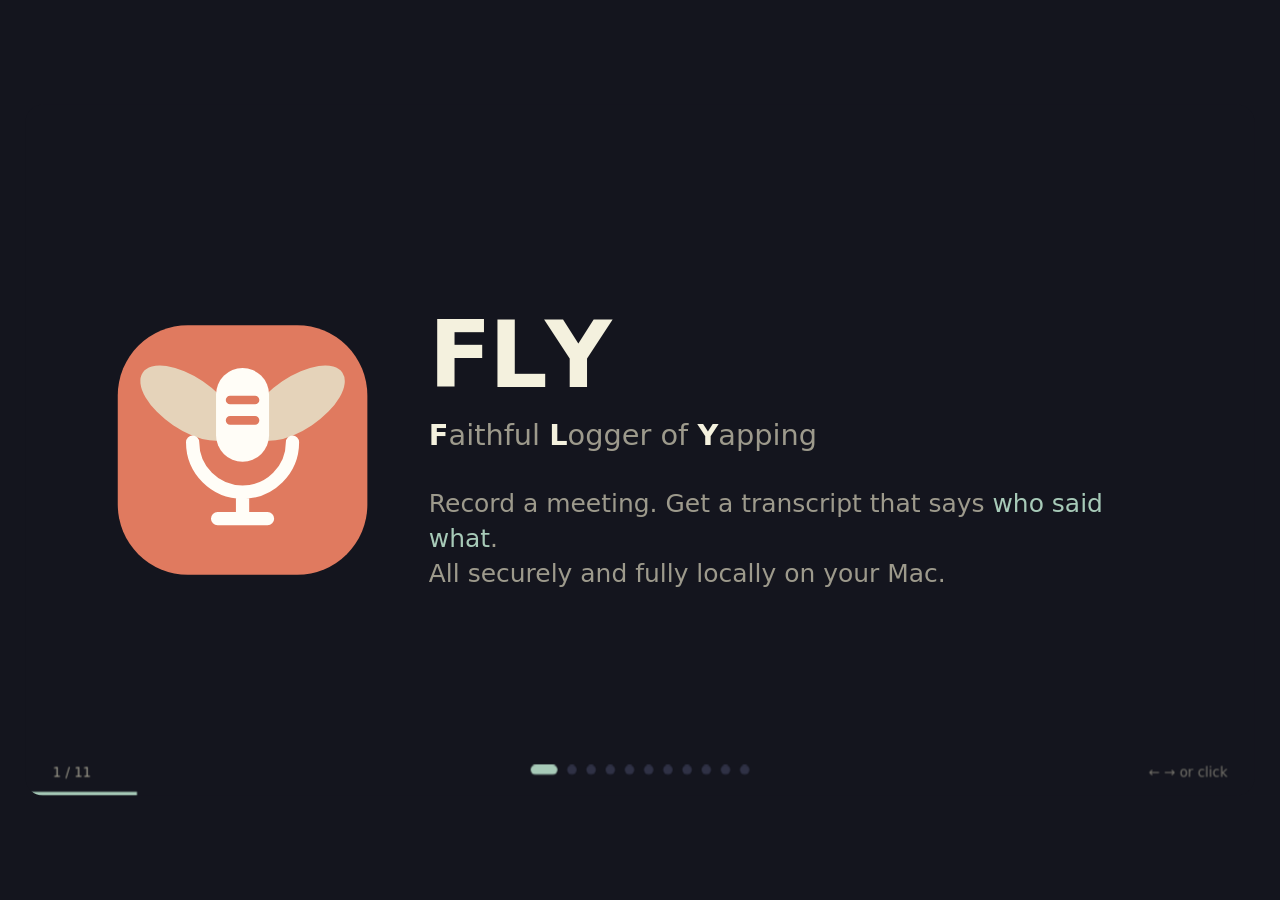
==== commit 1ed048c3: "Colours: pale wings, lighter ground and lines, a white token --logo-wing is eggshell-100 instead of " ====
--- a/docs/how-it-works.html
+++ b/docs/how-it-works.html
@@ -372,8 +372,8 @@
       <svg class="logo a pop" viewBox="0 0 32 32" aria-hidden="true">
         <rect width="32" height="32" rx="9" fill="#e07a5f"/>
         <g class="fly">
-          <g class="wing wing-l"><ellipse cx="9" cy="10" rx="3.4" ry="7" transform="rotate(-56 9 10)" fill="#3d405b" fill-opacity=".85"/></g>
-          <g class="wing wing-r"><ellipse cx="23" cy="10" rx="3.4" ry="7" transform="rotate(56 23 10)" fill="#3d405b" fill-opacity=".85"/></g>
+          <g class="wing wing-l"><ellipse cx="9" cy="10" rx="3.4" ry="7" transform="rotate(-56 9 10)" fill="#e7e3cb" fill-opacity=".85"/></g>
+          <g class="wing wing-r"><ellipse cx="23" cy="10" rx="3.4" ry="7" transform="rotate(56 23 10)" fill="#e7e3cb" fill-opacity=".85"/></g>
           <rect x="12.6" y="5.5" width="6.8" height="12" rx="3.4" fill="#fffdf7"/>
           <path d="M14.4 9.6h3.2M14.4 12.2h3.2" stroke="#e07a5f" stroke-width="1.1" stroke-linecap="round"/>
         </g>
@@ -468,7 +468,7 @@
 
         <div class="fp">
           <div class="fp-view t0" style="--out:4.7s">
-            <div class="fp-head"><svg viewBox="0 0 32 32" aria-hidden="true"><rect width="32" height="32" rx="9" fill="#e07a5f"/><ellipse cx="9" cy="10" rx="3.4" ry="7" transform="rotate(-56 9 10)" fill="#3d405b" fill-opacity=".85"/><ellipse cx="23" cy="10" rx="3.4" ry="7" transform="rotate(56 23 10)" fill="#3d405b" fill-opacity=".85"/><rect x="12.6" y="5.5" width="6.8" height="12" rx="3.4" fill="#fffdf7"/><path d="M9.6 15a6.4 6.4 0 0 0 12.8 0M16 21.4v3.4M12.8 24.8h6.4" stroke="#fffdf7" stroke-width="1.7" stroke-linecap="round" fill="none"/></svg>FLY <small>Faithful Logger of Yapping</small></div>
+            <div class="fp-head"><svg viewBox="0 0 32 32" aria-hidden="true"><rect width="32" height="32" rx="9" fill="#e07a5f"/><ellipse cx="9" cy="10" rx="3.4" ry="7" transform="rotate(-56 9 10)" fill="#e7e3cb" fill-opacity=".85"/><ellipse cx="23" cy="10" rx="3.4" ry="7" transform="rotate(56 23 10)" fill="#e7e3cb" fill-opacity=".85"/><rect x="12.6" y="5.5" width="6.8" height="12" rx="3.4" fill="#fffdf7"/><path d="M9.6 15a6.4 6.4 0 0 0 12.8 0M16 21.4v3.4M12.8 24.8h6.4" stroke="#fffdf7" stroke-width="1.7" stroke-linecap="round" fill="none"/></svg>FLY <small>Faithful Logger of Yapping</small></div>
             <div class="fp-rec">
               <div class="rec-live t0" style="--out:1.9s"><i></i><span>Stop recording</span><em>12:04</em></div>
               <div class="rec-busy t" style="--in:1.9s; --out:3.3s"><i></i><span>Transcribing…</span><em>12:04 captured</em></div>
@@ -503,7 +503,7 @@
           </div>
 
           <div class="fp-view t" style="--in:7s">
-            <div class="fp-head"><svg viewBox="0 0 32 32" aria-hidden="true"><rect width="32" height="32" rx="9" fill="#e07a5f"/><ellipse cx="9" cy="10" rx="3.4" ry="7" transform="rotate(-56 9 10)" fill="#3d405b" fill-opacity=".85"/><ellipse cx="23" cy="10" rx="3.4" ry="7" transform="rotate(56 23 10)" fill="#3d405b" fill-opacity=".85"/><rect x="12.6" y="5.5" width="6.8" height="12" rx="3.4" fill="#fffdf7"/><path d="M9.6 15a6.4 6.4 0 0 0 12.8 0M16 21.4v3.4M12.8 24.8h6.4" stroke="#fffdf7" stroke-width="1.7" stroke-linecap="round" fill="none"/></svg>FLY <small>Faithful Logger of Yapping</small></div>
+            <div class="fp-head"><svg viewBox="0 0 32 32" aria-hidden="true"><rect width="32" height="32" rx="9" fill="#e07a5f"/><ellipse cx="9" cy="10" rx="3.4" ry="7" transform="rotate(-56 9 10)" fill="#e7e3cb" fill-opacity=".85"/><ellipse cx="23" cy="10" rx="3.4" ry="7" transform="rotate(56 23 10)" fill="#e7e3cb" fill-opacity=".85"/><rect x="12.6" y="5.5" width="6.8" height="12" rx="3.4" fill="#fffdf7"/><path d="M9.6 15a6.4 6.4 0 0 0 12.8 0M16 21.4v3.4M12.8 24.8h6.4" stroke="#fffdf7" stroke-width="1.7" stroke-linecap="round" fill="none"/></svg>FLY <small>Faithful Logger of Yapping</small></div>
             <div class="fp-rec"><div class="rec-idle"><i></i><span>Start recording</span></div></div>
             <div class="fp-label">Recent</div>
             <div class="fp-rows">
@@ -530,7 +530,7 @@
       <div>
         <div class="kicker a">Step 1 · Transcribe</div>
         <h2 class="a" style="--d:.1s">Speech becomes text</h2>
-        <p class="sub a" style="--d:.25s">Whisper's biggest model — the smallest one that gets Finnish right.</p>
+        <p class="sub a" style="--d:.25s">Whisper's biggest model — the smallest one that gets Finnish right — on your Mac's GPU.</p>
         <div class="model-chip a" style="--d:.4s"><i></i>Whisper <code>large-v3</code></div>
       </div>
       <div class="panel a" style="--d:.3s">
@@ -574,13 +574,13 @@
   <section class="slide">
     <div class="split" style="grid-template-columns: 1fr 1.05fr">
       <div>
-        <div class="kicker a">Included · Agent skill</div>
+        <div class="kicker a">Included · /fly-summarise skill</div>
         <h2 class="a" style="--d:.1s">Your agent knows what to do with it</h2>
         <p class="sub a" style="--d:.25s">A skill that turns each raw transcript into a note, using what your project already knows.</p>
         <div class="feats">
           <div class="feat a" style="--d:.5s"><span class="em">🎯</span>Checks who said what before naming anyone</div>
           <div class="feat a" style="--d:.65s"><span class="em">📝</span>Writes the note in the meeting's language</div>
-          <div class="feat a" style="--d:.8s"><span class="em">📖</span>Fixes misheard terms from your dictionary</div>
+          <div class="feat a" style="--d:.8s"><span class="em">📖</span>Fixes misheard names and terms from your project</div>
           <div class="feat a" style="--d:.95s"><span class="em">💡</span>Suggests insights and decision-log entries</div>
         </div>
       </div>
@@ -626,10 +626,10 @@
     <h2 class="a" style="--d:.1s">What the install looks like</h2>
     <div class="inst">
       <div class="term a" style="--d:.3s">
-        <div class="srow a" style="--d:.9s"><span class="n">[1/5]</span><span>The tools FLY runs on<small>uv, ownscribe (WhisperX + pyannote)</small></span><span class="ok a pop" style="--d:1.3s">✓</span></div>
+        <div class="srow a" style="--d:.9s"><span class="n">[1/5]</span><span>The tools FLY runs on<small>uv, ownscribe (WhisperX + pyannote), MLX Whisper</small></span><span class="ok a pop" style="--d:1.3s">✓</span></div>
         <div class="srow a" style="--d:1.4s"><span class="n">[2/5]</span><span>The FLY app<small>fly-transcriber, with its own ffmpeg</small></span><span class="ok a pop" style="--d:1.8s">✓</span></div>
         <div class="srow a" style="--d:1.9s"><span class="n">[3/5]</span><span>Speaker model, 30 MB<small>pyannote community-1, checksum-verified</small></span><span class="ok a pop" style="--d:2.3s">✓</span></div>
-        <div class="srow a" style="--d:2.4s"><span class="n">[4/5]</span><span>Speech models, about 3 GB<small>Whisper large-v3 + word alignment</small></span><span class="ok a pop" style="--d:4.6s">✓</span><div class="dl"><i></i></div></div>
+        <div class="srow a" style="--d:2.4s"><span class="n">[4/5]</span><span>Speech models, about 3 GB<small>Whisper large-v3, every language</small></span><span class="ok a pop" style="--d:4.6s">✓</span><div class="dl"><i></i></div></div>
         <div class="srow a" style="--d:4.8s"><span class="n">[5/5]</span><span>Applications and login item<small>FLY.app for Spotlight, starts with your Mac</small></span><span class="ok a pop" style="--d:5.2s">✓</span></div>
         <div class="done a" style="--d:5.6s">FLY is installed. <span>Its window opens by itself.</span></div>
       </div>
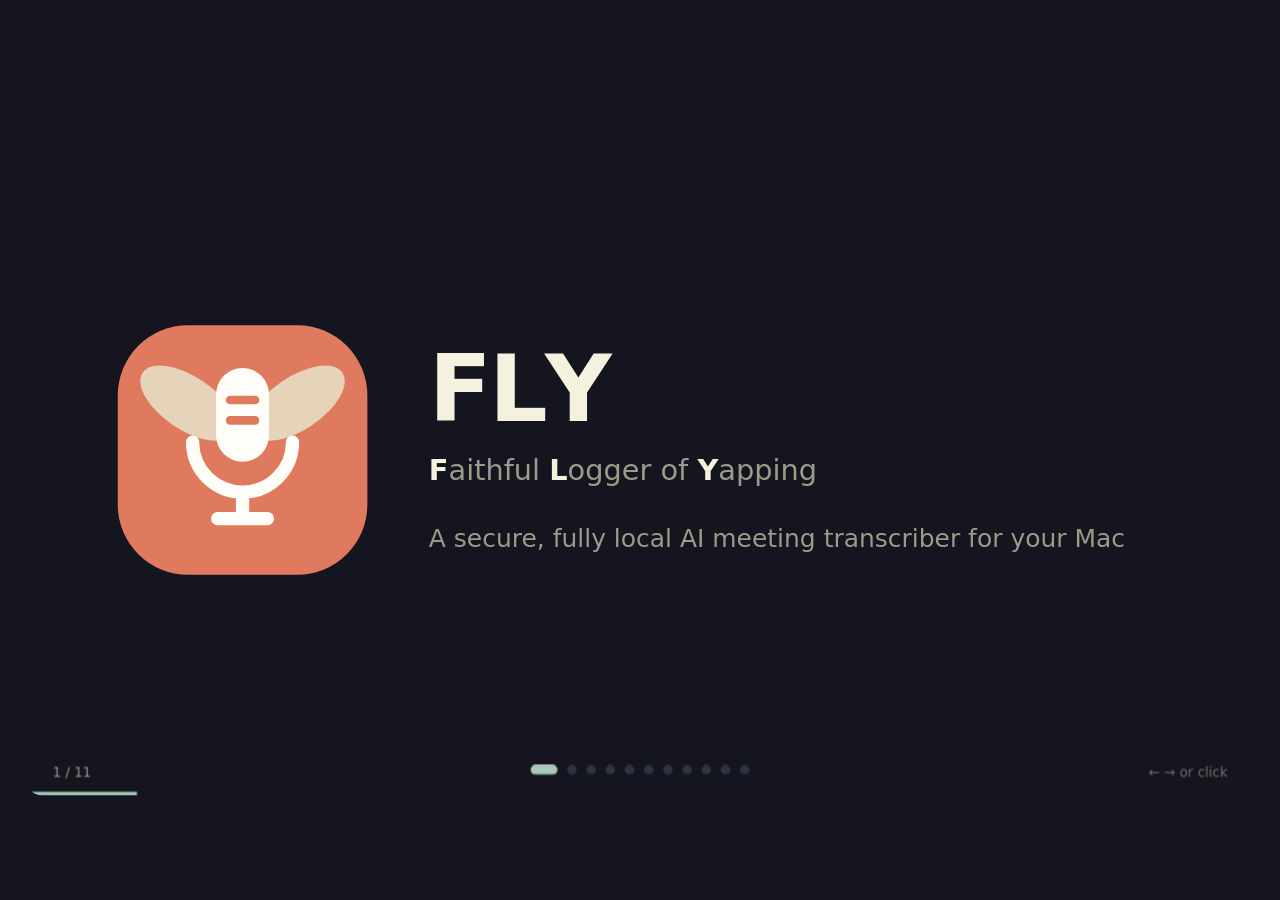
==== commit 1da69a0c: "Promo deck: close on a thank-you slide instead of the install walkthrough Swaps the "what the instal" ====
--- a/docs/how-it-works.html
+++ b/docs/how-it-works.html
@@ -336,21 +336,11 @@
   .req .em { font-size: 30px; width: 40px; text-align: center; flex: none; }
   .req span { color: var(--text-2); }
 
-  /* ---------- 10: the install itself ---------- */
-  .inst { margin-top: 26px; }
-  .term { background: var(--bg-2); border: 1px solid var(--line); border-radius: 18px; padding: 22px 28px;
-    font: 17px/1.45 ui-monospace, SFMono-Regular, Menlo, monospace; }
-  .srow { display: grid; grid-template-columns: 54px 1fr 26px; align-items: baseline; margin-top: 10px; }
-  .srow .n { color: var(--text-2); }
-  .srow .ok { color: var(--teal-hi); text-align: right; }
-  .srow small { grid-column: 2; display: block; font-size: 13.5px; color: var(--text-2); opacity: .75; }
-  .dl { grid-column: 2; height: 6px; margin-top: 6px; border-radius: 3px; background: var(--line); overflow: hidden; }
-  .dl i { display: block; height: 100%; width: 0; background: var(--peach); }
-  .active .dl i { animation: fill 2s 2.5s ease-in-out forwards; }
-  @keyframes fill { to { width: 100%; } }
-  .term .done { margin-top: 16px; color: var(--teal-hi); font-weight: 700; }
-  .term .done span { color: var(--text-2); font-weight: 400; }
-  .inst-note { margin-top: 22px; font-size: 19px; color: var(--text-2); }
+  /* ---------- 10: thank you ---------- */
+  .gh { display: inline-block; margin-top: 40px; padding: 16px 30px; border-radius: 16px; background: var(--bg-2);
+    border: 1px solid var(--teal); color: var(--teal-hi); font: 24px/1.3 ui-monospace, SFMono-Regular, Menlo, monospace;
+    text-decoration: none; }
+  .gh:hover { border-color: var(--teal-hi); }
 
   /* ---------- chrome ---------- */
   #progress { position: absolute; left: 0; bottom: 0; height: 4px; background: var(--teal-hi);
@@ -382,7 +372,7 @@
       <div>
         <h1 class="fly-letters"><span class="a" style="--d:.3s">F</span><span class="a" style="--d:.42s">L</span><span class="a" style="--d:.54s">Y</span></h1>
         <p class="tagline a" style="--d:.8s"><b>F</b>aithful <b>L</b>ogger of <b>Y</b>apping</p>
-        <p class="sub a" style="--d:1.1s; margin-top:36px">Record a meeting. Get a transcript that says <span class="hl">who said what</span>.<br>All securely and fully locally on your Mac.</p>
+        <p class="sub a" style="--d:1.1s; margin-top:36px">A secure, fully local AI meeting transcriber for your Mac</p>
       </div>
     </div>
   </section>
@@ -407,7 +397,7 @@
   <!-- 2b: what it records -->
   <section class="slide">
     <div class="kicker a">What it records</div>
-    <h2 class="a" style="--d:.1s">Your voice and everyone else on the call</h2>
+    <h2 class="a" style="--d:.1s">Works for both in-person and online meetings</h2>
     <div class="hear">
       <div class="srcs">
         <div class="src you a pop" style="--d:.4s"><div class="ic">🎙️</div><div><b>Your microphone</b><span>what you or anyone else in the same room says</span></div></div>
@@ -575,12 +565,12 @@
     <div class="split" style="grid-template-columns: 1fr 1.05fr">
       <div>
         <div class="kicker a">Included · /fly-summarise skill</div>
-        <h2 class="a" style="--d:.1s">Your agent knows what to do with it</h2>
+        <h2 class="a" style="--d:.1s">Agent skill: refine and summarize with your context</h2>
         <p class="sub a" style="--d:.25s">A skill that turns each raw transcript into a note, using what your project already knows.</p>
         <div class="feats">
-          <div class="feat a" style="--d:.5s"><span class="em">🎯</span>Checks who said what before naming anyone</div>
-          <div class="feat a" style="--d:.65s"><span class="em">📝</span>Writes the note in the meeting's language</div>
-          <div class="feat a" style="--d:.8s"><span class="em">📖</span>Fixes misheard names and terms from your project</div>
+          <div class="feat a" style="--d:.5s"><span class="em">🎯</span>Double checks transcription in context</div>
+          <div class="feat a" style="--d:.65s"><span class="em">📖</span>Fixes misheard names and terms from your project</div>
+          <div class="feat a" style="--d:.8s"><span class="em">📝</span>Creates a meeting summary customised to your knowledge base</div>
           <div class="feat a" style="--d:.95s"><span class="em">💡</span>Suggests insights and decision-log entries</div>
         </div>
       </div>
@@ -621,20 +611,10 @@
   </section>
 
   <!-- 10 -->
-  <section class="slide">
-    <div class="kicker a">Get started</div>
-    <h2 class="a" style="--d:.1s">What the install looks like</h2>
-    <div class="inst">
-      <div class="term a" style="--d:.3s">
-        <div class="srow a" style="--d:.9s"><span class="n">[1/5]</span><span>The tools FLY runs on<small>uv, ownscribe (WhisperX + pyannote), MLX Whisper</small></span><span class="ok a pop" style="--d:1.3s">✓</span></div>
-        <div class="srow a" style="--d:1.4s"><span class="n">[2/5]</span><span>The FLY app<small>fly-transcriber, with its own ffmpeg</small></span><span class="ok a pop" style="--d:1.8s">✓</span></div>
-        <div class="srow a" style="--d:1.9s"><span class="n">[3/5]</span><span>Speaker model, 30 MB<small>pyannote community-1, checksum-verified</small></span><span class="ok a pop" style="--d:2.3s">✓</span></div>
-        <div class="srow a" style="--d:2.4s"><span class="n">[4/5]</span><span>Speech models, about 3 GB<small>Whisper large-v3, every language</small></span><span class="ok a pop" style="--d:4.6s">✓</span><div class="dl"><i></i></div></div>
-        <div class="srow a" style="--d:4.8s"><span class="n">[5/5]</span><span>Applications and login item<small>FLY.app for Spotlight, starts with your Mac</small></span><span class="ok a pop" style="--d:5.2s">✓</span></div>
-        <div class="done a" style="--d:5.6s">FLY is installed. <span>Its window opens by itself.</span></div>
-      </div>
-    </div>
-    <p class="inst-note a" style="--d:6s">About 5 to 20 minutes, mostly the download. If anything stops it, it says so; running the command again picks up where it left off.</p>
+  <section class="slide" style="text-align:center; align-items:center">
+    <h2 class="a" style="--d:.1s; font-size:64px">Thank you</h2>
+    <p class="sub a" style="--d:.3s">FLY is free and open source.</p>
+    <a class="gh a" style="--d:.5s" href="https://github.com/tuomasharkonen-ux/FLY-transcriber" target="_blank" rel="noopener">github.com/tuomasharkonen-ux/FLY-transcriber</a>
   </section>
 
   <div id="progress"></div>
@@ -704,6 +684,8 @@
     go(e.clientX - r.left < r.width / 3 ? cur - 1 : cur + 1);
   });
 
+  document.querySelectorAll('a').forEach(l => l.addEventListener('click', e => e.stopPropagation()));
+
   const stage = document.getElementById('stage');
   function fit() { stage.style.transform = `translate(-50%, -50%) scale(${Math.min(innerWidth / 1280, innerHeight / 720) * 0.96})`; }
   addEventListener('resize', fit); fit();
